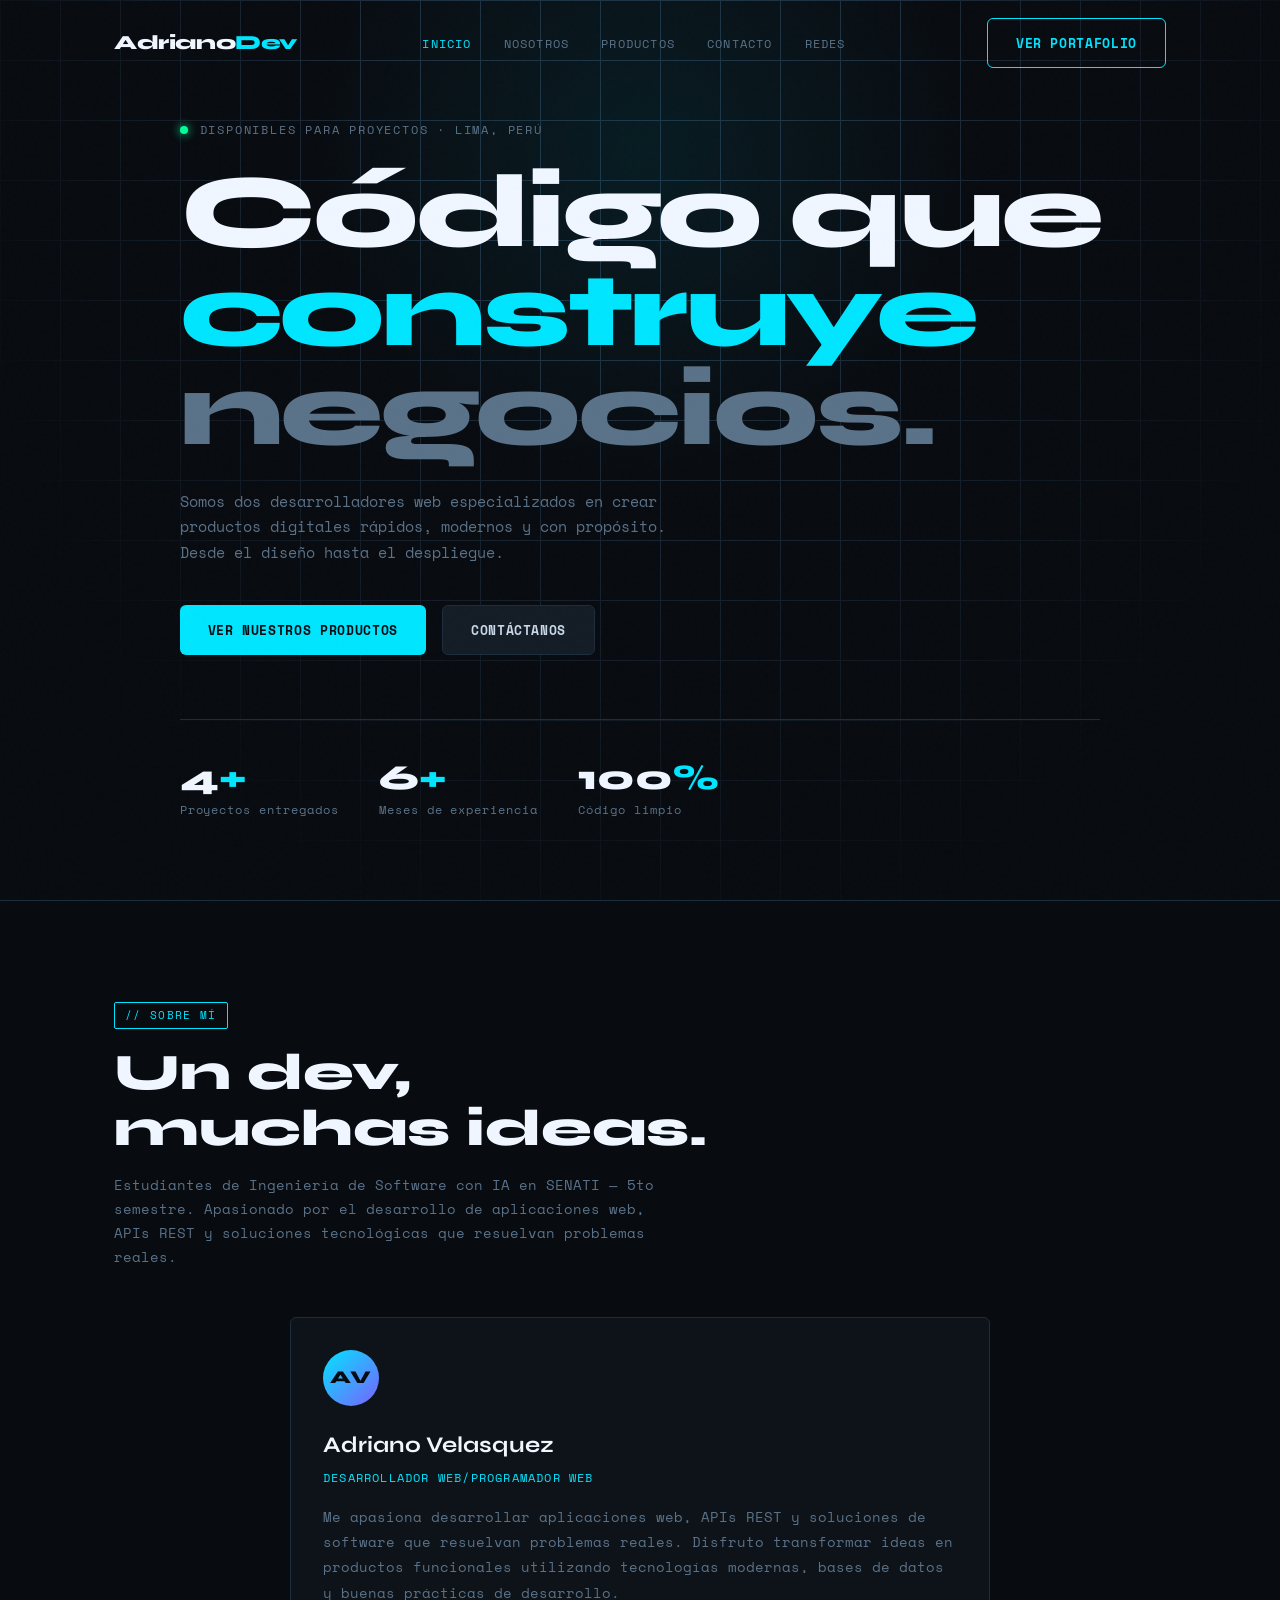
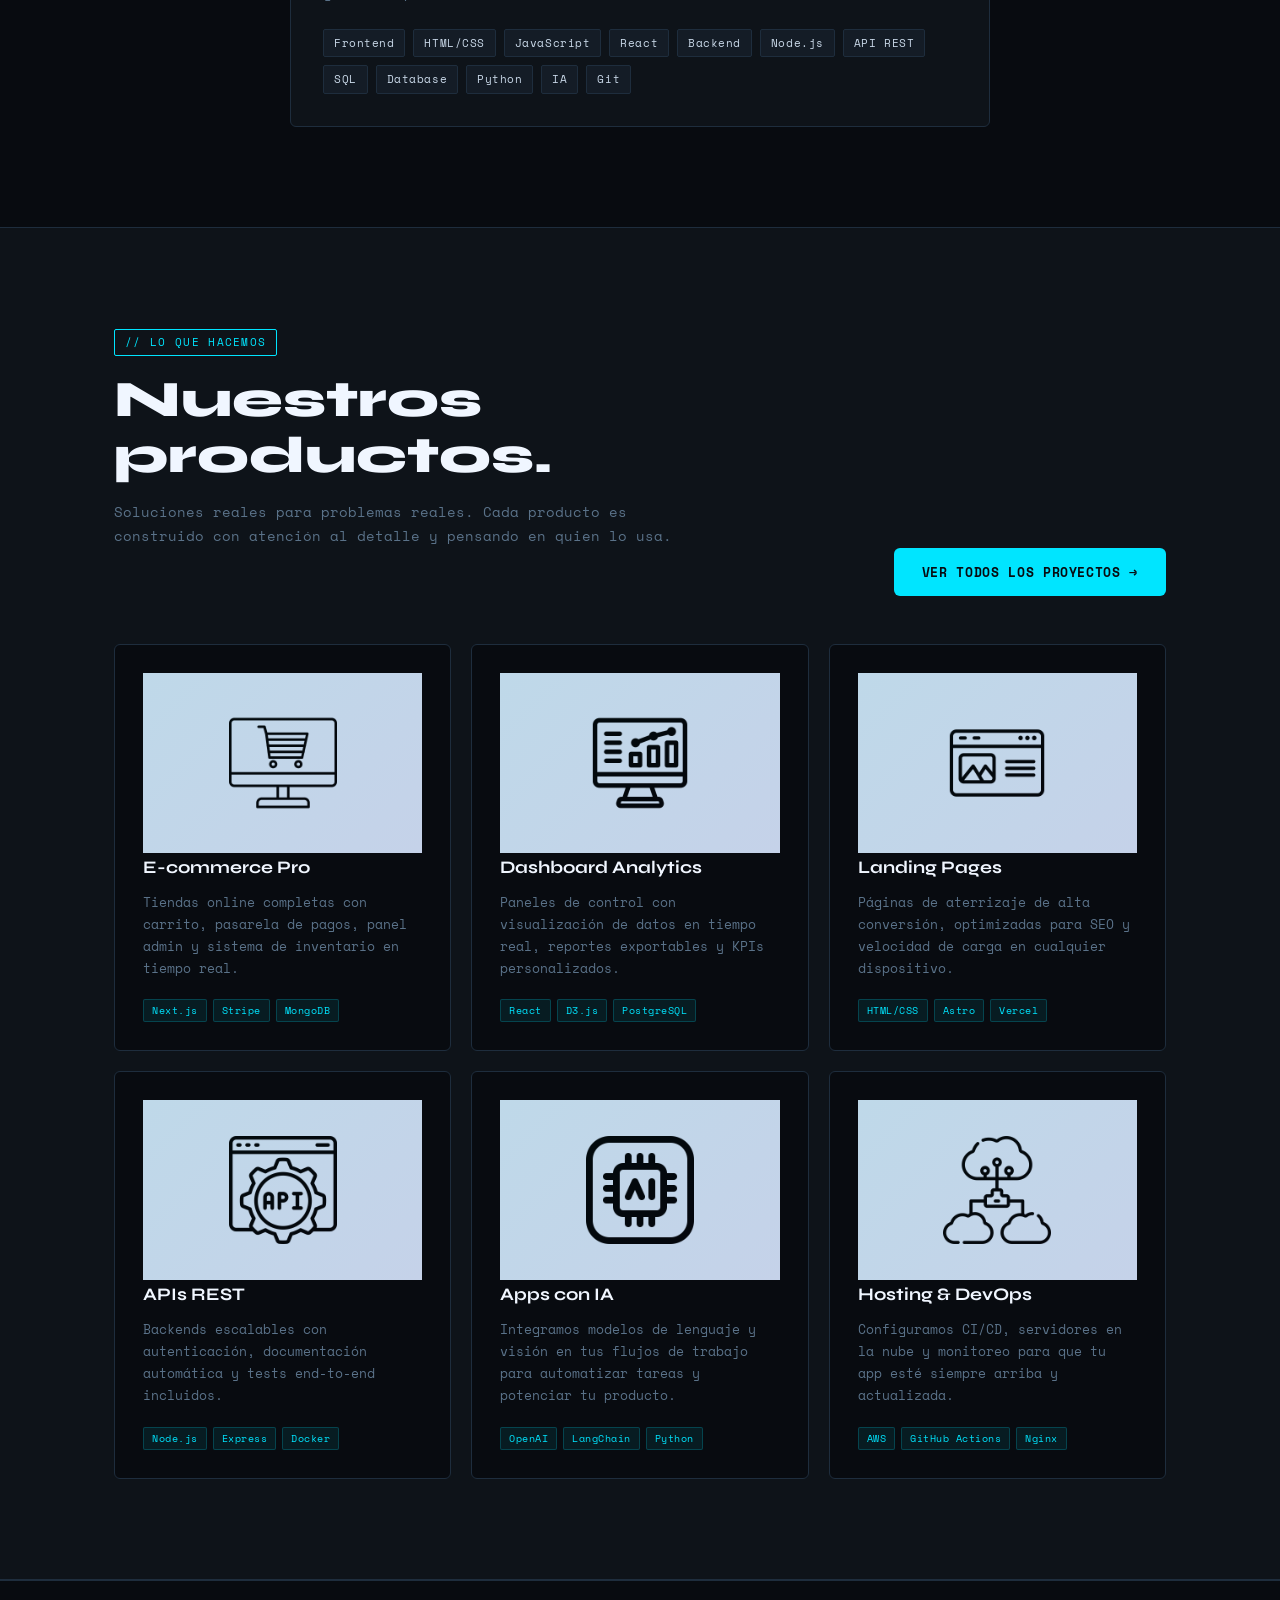
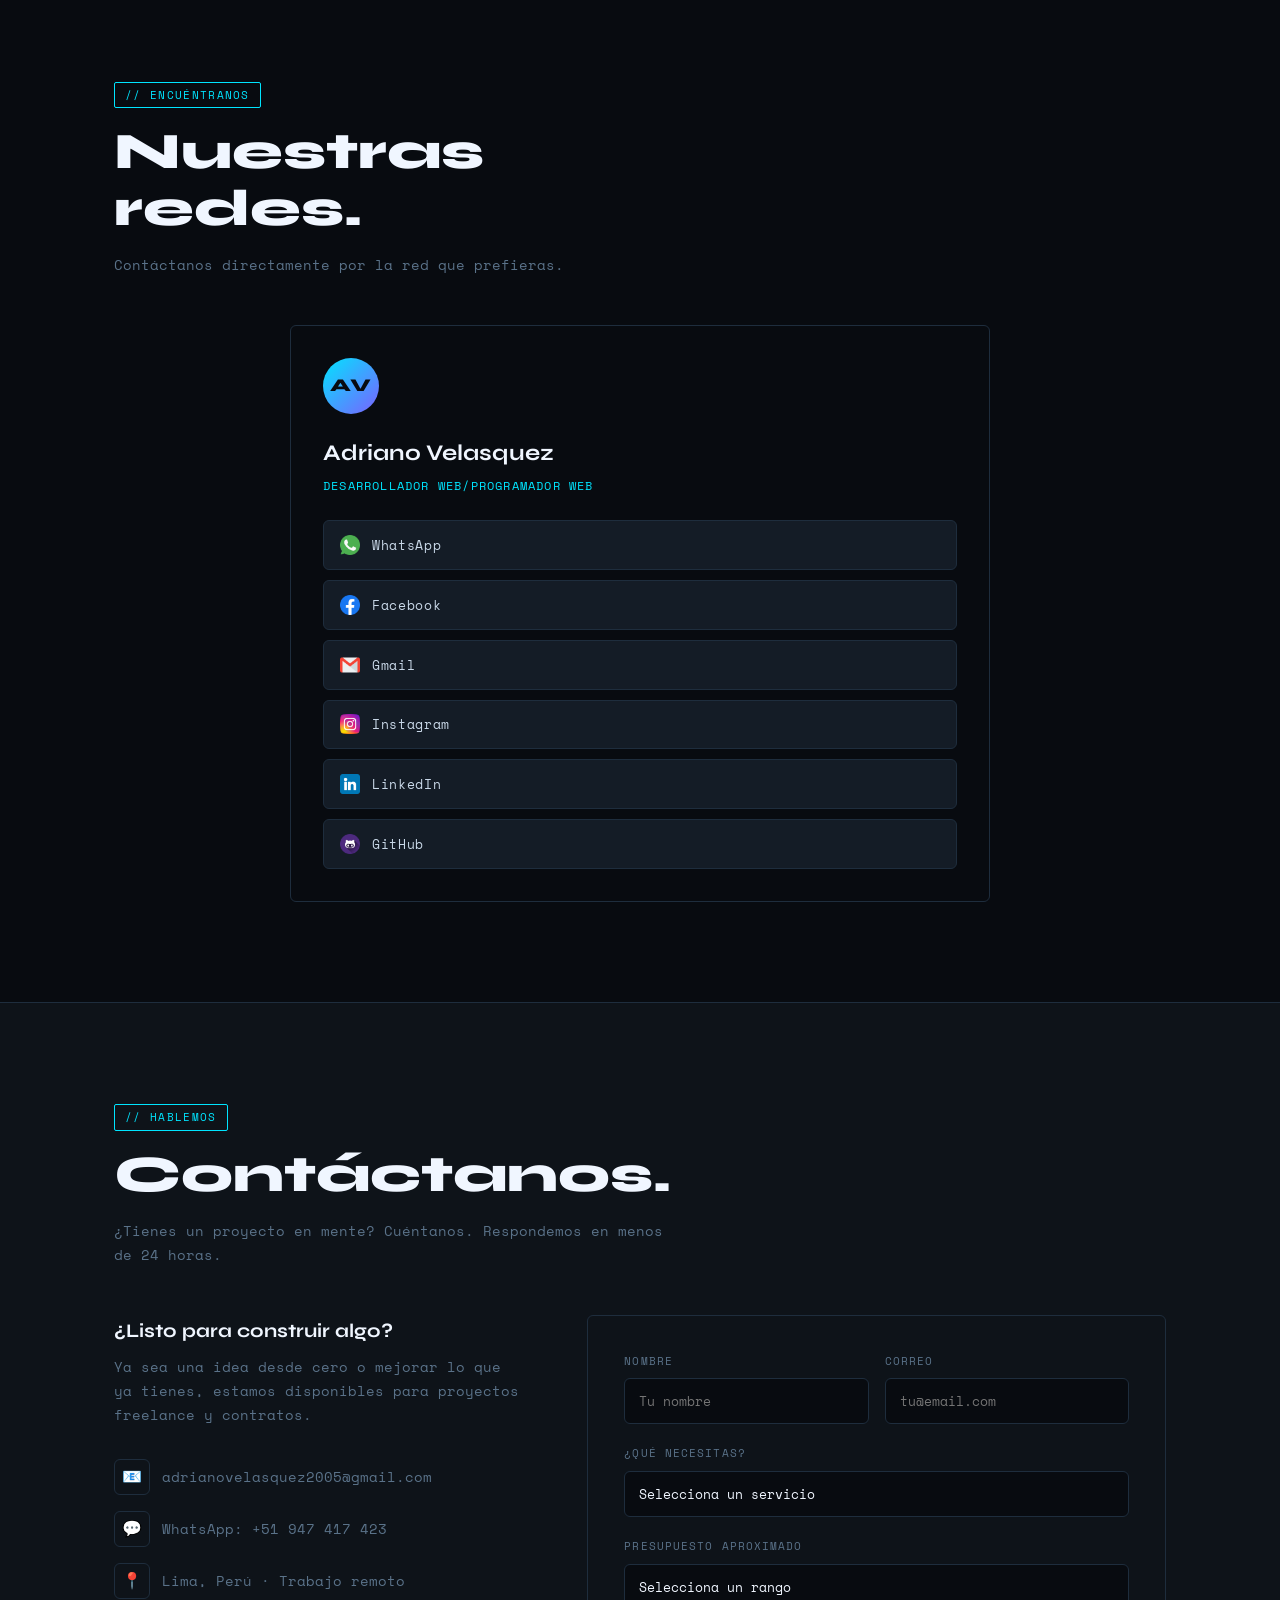
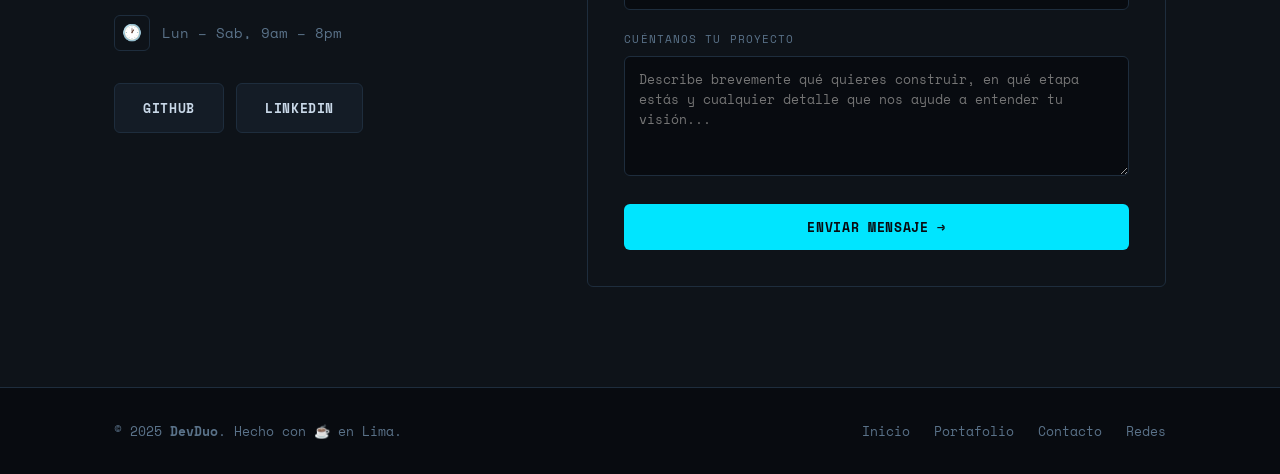
==== index.html @ 8f3eca38 "Cambio En Contenido Sobre Mí (Sección: Sobre Mi)" ====
<!DOCTYPE html>
<html lang="es">
<head>
  <meta charset="UTF-8" />
  <meta name="viewport" content="width=device-width, initial-scale=1.0" />
  <title>Adriano Velasquez — Software Developer</title>
  <meta name="description" content="Somos dos desarrolladores y programadores web apasionados por crear experiencias digitales únicas." />
  <link rel="stylesheet" href="style.css" />
</head>
<body>

  <!-- ══════════════════════════════════════════
       NAVBAR
  ═══════════════════════════════════════════ -->
  <nav class="navbar" role="navigation" aria-label="Navegación principal">
    <div class="container nav-inner">

      <a href="index.html" class="nav-logo">Adriano<span>Dev</span></a>

      <ul class="nav-links" role="list">
        <li><a href="#inicio"    class="active">Inicio</a></li>
        <li><a href="#nosotros">Nosotros</a></li>
        <li><a href="#productos">Productos</a></li>
        <li><a href="#contacto">Contacto</a></li>
        <li><a href="#redes">Redes</a></li>
        
      </ul>

      <a href="portafolio.html" class="btn btn-outline nav-cta">Ver portafolio</a>

      <button class="hamburger" aria-label="Abrir menú" aria-expanded="false">
        <span></span>
        <span></span>
        <span></span>
      </button>

    </div>
  </nav>


  <!-- ══════════════════════════════════════════
       HERO — INICIO
  ═══════════════════════════════════════════ -->
  <section id="inicio" class="hero">
    <div class="hero-grid" aria-hidden="true"></div>
    <div class="hero-glow"  aria-hidden="true"></div>

    <div class="container hero-content">

      <div class="hero-eyebrow">
        <div class="hero-dot"></div>
        <span>Disponibles para proyectos · Lima, Perú</span>
      </div>

      <h1 class="hero-title">
        Código que<br>
        <span class="accent">construye</span><br>
        <span class="dim">negocios.</span>
      </h1>

      <p class="hero-desc">
        Somos dos desarrolladores web especializados en crear productos digitales
        rápidos, modernos y con propósito. Desde el diseño hasta el despliegue.
      </p>

      <div class="hero-actions">
        <a href="#productos" class="btn btn-primary">Ver nuestros productos</a>
        <a href="#contacto"  class="btn btn-ghost">Contáctanos</a>
      </div>

      <div class="hero-stats">
        <div class="stat">
          <div class="stat-num">4<span>+</span></div>
          <div class="stat-label">Proyectos entregados</div>
        </div>
        <div class="stat">
          <div class="stat-num">6<span>+</span></div>
          <div class="stat-label">Meses de experiencia</div>
        </div>
        <div class="stat">
          <div class="stat-num">100<span>%</span></div>
          <div class="stat-label">Código limpio</div>
        </div>
      </div>

    </div>
  </section>


<!-- ══════════════════════════════════════════
     NOSOTROS
═══════════════════════════════════════════ -->
<section id="nosotros" class="about">
  <div class="container">

    <div class="reveal">
      <span class="tag">// Sobre mí</span>
      <h2 class="section-title">Un dev,<br>muchas ideas.</h2>
      <p class="section-sub">
        Estudiantes de Ingeniería de Software con IA en SENATI — 5to semestre.
        Apasionado por el desarrollo de aplicaciones web, APIs REST y soluciones
        tecnológicas que resuelvan problemas reales.
      </p>
    </div>

    <div class="about-grid reveal">

      <!-- Dev 1 — Adriano -->
      <div class="about-card">
        <div class="card-avatar">AV</div>
        <div class="card-name">Adriano Velasquez</div>
        <div class="card-role">Desarrollador Web/Programador Web</div>
        <p class="card-bio">
          Me apasiona desarrollar aplicaciones web, APIs REST y soluciones de software
          que resuelvan problemas reales. Disfruto transformar ideas en productos
          funcionales utilizando tecnologías modernas, bases de datos y buenas prácticas
          de desarrollo.
        </p>
        <div class="skills-list">
            <span class="skill-chip">Frontend</span>
            <span class="skill-chip">HTML/CSS</span>
            <span class="skill-chip">JavaScript</span>
            <span class="skill-chip">React</span>

            <span class="skill-chip">Backend</span>
            <span class="skill-chip">Node.js</span>
            <span class="skill-chip">API REST</span>

            <span class="skill-chip">SQL</span>
            <span class="skill-chip">Database</span>

            <span class="skill-chip">Python</span>
            <span class="skill-chip">IA</span>
            <span class="skill-chip">Git</span>
        </div>
      </div>

      </div>
  </div>
</section>


  <!-- ══════════════════════════════════════════
       PRODUCTOS / SERVICIOS
  ═══════════════════════════════════════════ -->
  <section id="productos" class="products">
    <div class="container">

      <div class="products-header reveal">
        <div>
          <span class="tag">// Lo que hacemos</span>
          <h2 class="section-title">Nuestros<br>productos.</h2>
          <p class="section-sub">
            Soluciones reales para problemas reales. Cada producto es construido
            con atención al detalle y pensando en quien lo usa.
          </p>
        </div>
        <a href="portafolio.html" class="btn btn-primary">
          Ver todos los proyectos →
        </a>
      </div>

      <div class="products-grid">

        <div class="product-card reveal">
          <div class="portfolio-thumb">
            <img src="Imagenes/Iconos/E-commerce.png" alt="E-Commerce">
          </div>
          <div class="product-name">E-commerce Pro</div>
          <p class="product-desc">
            Tiendas online completas con carrito, pasarela de pagos, panel admin
            y sistema de inventario en tiempo real.
          </p>
          <div class="product-tech">
            <span class="tech-badge">Next.js</span>
            <span class="tech-badge">Stripe</span>
            <span class="tech-badge">MongoDB</span>
          </div>
        </div>

        <div class="product-card reveal">
          <div class="portfolio-thumb">
            <img src="Imagenes/Iconos/Analytics.png" alt=">Dashboard Analytics">
          </div>
          <div class="product-name">Dashboard Analytics</div>
          <p class="product-desc">
            Paneles de control con visualización de datos en tiempo real, reportes
            exportables y KPIs personalizados.
          </p>
          <div class="product-tech">
            <span class="tech-badge">React</span>
            <span class="tech-badge">D3.js</span>
            <span class="tech-badge">PostgreSQL</span>
          </div>
        </div>

        <div class="product-card reveal">
          <div class="portfolio-thumb">
            <img src="Imagenes/Iconos/Landing.png" alt="Landing Pages">
          </div>
          <div class="product-name">Landing Pages</div>
          <p class="product-desc">
            Páginas de aterrizaje de alta conversión, optimizadas para SEO y
            velocidad de carga en cualquier dispositivo.
          </p>
          <div class="product-tech">
            <span class="tech-badge">HTML/CSS</span>
            <span class="tech-badge">Astro</span>
            <span class="tech-badge">Vercel</span>
          </div>
        </div>

        <div class="product-card reveal">
            <div class="portfolio-thumb">
            <img src="Imagenes/Iconos/Api.png" alt="APIs REST">
          </div>
          <div class="product-name">APIs REST</div>
          <p class="product-desc">
            Backends escalables con autenticación, documentación automática y
            tests end-to-end incluidos.
          </p>
          <div class="product-tech">
            <span class="tech-badge">Node.js</span>
            <span class="tech-badge">Express</span>
            <span class="tech-badge">Docker</span>
          </div>
        </div>

        <div class="product-card reveal">
            <div class="portfolio-thumb">
            <img src="Imagenes/Iconos/AppsConIA.png" alt="Apps con IA">
          </div>
          <div class="product-name">Apps con IA</div>
          <p class="product-desc">
            Integramos modelos de lenguaje y visión en tus flujos de trabajo para
            automatizar tareas y potenciar tu producto.
          </p>
          <div class="product-tech">
            <span class="tech-badge">OpenAI</span>
            <span class="tech-badge">LangChain</span>
            <span class="tech-badge">Python</span>
          </div>
        </div>

        <div class="product-card reveal">
            <div class="portfolio-thumb">
            <img src="Imagenes/Iconos/CompartirEnLaNube.png" alt="Hosting & DevOps">
          </div>
          <div class="product-name">Hosting & DevOps</div>
          <p class="product-desc">
            Configuramos CI/CD, servidores en la nube y monitoreo para que tu
            app esté siempre arriba y actualizada.
          </p>
          <div class="product-tech">
            <span class="tech-badge">AWS</span>
            <span class="tech-badge">GitHub Actions</span>
            <span class="tech-badge">Nginx</span>
          </div>
        </div>

      </div>
    </div>
  </section>

<!-- ══════════════════════════════════════════
     REDES SOCIALES
═══════════════════════════════════════════ -->
<section id="redes" class="redes">
  <div class="container">

    <div class="reveal">
      <span class="tag">// Encuéntranos</span>
      <h2 class="section-title">Nuestras<br>redes.</h2>
      <p class="section-sub">
        Contáctanos directamente por la red que prefieras.
      </p>
    </div>

    <div class="redes-grid reveal">

      <!-- Dev 1 — Adriano -->
      <div class="redes-card">
        <div class="card-avatar">AV</div>
        <div class="card-name">Adriano Velasquez</div>
        <div class="card-role">Desarrollador Web/Programador Web</div>

        <div class="redes-links">
          <a href="https://wa.me/+51947417423" target="_blank" class="red-item whatsapp">
            <span class="red-icon"><img src="Imagenes/Iconos/whatsapp.png" alt="WhatsApp"></span>
            <span class="red-label">WhatsApp</span>
            <span class="red-arrow">→</span>
          </a>
          <a href="https://facebook.com/adriano.velasquez.148" target="_blank" class="red-item facebook">
            <span class="red-icon"><img src="Imagenes/Iconos/facebook.png" alt="Facebook"></span>
            <span class="red-label">Facebook</span>
            <span class="red-arrow">→</span>
          </a>
          <a href="mailto:adrianovelasquez2005@gmail.com" class="red-item gmail">
            <span class="red-icon"><img src="Imagenes/Iconos/gmail.png" alt="Gmail"></span>
            <span class="red-label">Gmail</span>
            <span class="red-arrow">→</span>
          </a>
          <a href="https://instagram.com/alejovasquez99" target="_blank" class="red-item instagram">
            <span class="red-icon"><img src="Imagenes/Iconos/instagram.png" alt="Instagram"></span>
            <span class="red-label">Instagram</span>
            <span class="red-arrow">→</span>
          </a>
          <a href="https://linkedin.com/in/adriano-velasquez-a834a2419" target="_blank" class="red-item linkedin">
            <span class="red-icon"><img src="Imagenes/Iconos/linkedin.png" alt="LinkedIn"></span>
            <span class="red-label">LinkedIn</span>
            <span class="red-arrow">→</span>
          </a>
          <a href="https://github.com/TheTomato3D" target="_blank" class="red-item github">
            <span class="red-icon"><img src="Imagenes/Iconos/github.png" alt="GitHub"></span>
            <span class="red-label">GitHub</span>
            <span class="red-arrow">→</span>
          </a>
        </div>
      </div>

      </div>
  </div>
</section>


  <!-- ══════════════════════════════════════════
       CONTACTO + FORMULARIO
  ═══════════════════════════════════════════ -->
  <section id="contacto" class="contact">
    <div class="container">

      <div class="reveal">
        <span class="tag">// Hablemos</span>
        <h2 class="section-title">Contáctanos.</h2>
        <p class="section-sub">
          ¿Tienes un proyecto en mente? Cuéntanos. Respondemos en menos de 24 horas.
        </p>
      </div>

      <div class="contact-grid reveal">

        <!-- Info -->
        <div class="contact-info">
          <h3>¿Listo para construir algo?</h3>
          <p>
            Ya sea una idea desde cero o mejorar lo que ya tienes,
            estamos disponibles para proyectos freelance y contratos.
          </p>

          <div class="contact-item">
            <span class="icon">📧</span>
            <a href="mailto:adrianovelasquez2005@gmail.com">
              adrianovelasquez2005@gmail.com
            </a>
          </div>
          <div class="contact-item">
            <span class="icon">💬</span>
            <a href="https://wa.me/51947417423" target="_blank">
              WhatsApp: +51 947 417 423
            </a>
          </div>
          <div class="contact-item">
            <span class="icon">📍</span>
            <span>Lima, Perú · Trabajo remoto</span>
          </div>
          <div class="contact-item">
            <span class="icon">🕐</span>
            <span>Lun – Sab, 9am – 8pm</span>
          </div>

          <div style="margin-top: 32px; display: flex; gap: 12px;">
            <a href="https://github.com/TheTomato3D"
              target="_blank"
              class="btn btn-ghost">
              GitHub
            </a>
            <a href="https://linkedin.com/in/TU-USUARIO"
              target="_blank"
              class="btn btn-ghost">
              LinkedIn
            </a>
          </div>
        </div>

        <!-- Form -->
        <div class="form-card">
          <form id="contactForm" novalidate>

            <div class="form-row">
              <div class="form-group">
                <label for="nombre">Nombre</label>
                <input
                  type="text"
                  id="nombre"
                  name="nombre"
                  placeholder="Tu nombre"
                  required
                />
              </div>
              <div class="form-group">
                <label for="email">Correo</label>
                <input
                  type="email"
                  id="email"
                  name="email"
                  placeholder="tu@email.com"
                  required
                />
              </div>
            </div>

            <div class="form-group">
              <label for="servicio">¿Qué necesitas?</label>
              <select id="servicio" name="servicio">
                <option value="">Selecciona un servicio</option>
                <option value="ecommerce">E-commerce</option>
                <option value="dashboard">Dashboard / App Web</option>
                <option value="landing">Landing Page</option>
                <option value="api">API / Backend</option>
                <option value="ia">Integración con IA</option>
                <option value="otro">Otro</option>
              </select>
            </div>

            <div class="form-group">
              <label for="presupuesto">Presupuesto aproximado</label>
              <select id="presupuesto" name="presupuesto">
                <option value="">Selecciona un rango</option>
                <option value="500">S/ 500 – S/ 1,500</option>
                <option value="1500">S/ 1,500 – S/ 4,000</option>
                <option value="4000">S/ 4,000 – S/ 10,000</option>
                <option value="10000">S/ 10,000+</option>
              </select>
            </div>

            <div class="form-group">
              <label for="mensaje">Cuéntanos tu proyecto</label>
              <textarea
                id="mensaje"
                name="mensaje"
                placeholder="Describe brevemente qué quieres construir, en qué etapa estás y cualquier detalle que nos ayude a entender tu visión..."
                required
              ></textarea>
            </div>

            <button type="submit" class="btn btn-primary form-submit">
              Enviar mensaje →
            </button>

          </form>

          <div class="form-success" id="formSuccess">
            <div style="font-size: 36px; margin-bottom: 16px;">✅</div>
            <div style="font-family: var(--font-head); font-size: 1.3rem; color: var(--white); margin-bottom: 8px;">¡Mensaje recibido!</div>
            <div style="font-size: 13px; color: var(--text-dim);">Te respondemos en menos de 24 horas. ¡Gracias!</div>
          </div>
        </div>

      </div>
    </div>
  </section>


  <!-- ══════════════════════════════════════════
       FOOTER
  ═══════════════════════════════════════════ -->
  <footer class="footer">
    <div class="container footer-inner">
      <div class="footer-text">
        © 2025 <strong>DevDuo</strong>. Hecho con ☕ en Lima.
      </div>
      <div class="footer-links">
        <a href="index.html">Inicio</a>
        <a href="portafolio.html">Portafolio</a>
        <a href="#contacto">Contacto</a>
        <a href="#redes">Redes</a>
      </div>
    </div>
  </footer>

  <script src="java.js"></script>
</body>
</html>
---- style.css ----
/* ================================================
   STYLES.CSS — DevDuo Portfolio
   Design: Dark tech, monospace, sharp & clean
================================================ */

@import url('https://fonts.googleapis.com/css2?family=Space+Mono:ital,wght@0,400;0,700;1,400&family=Syne:wght@400;600;700;800&display=swap');

/* ── Variables ──────────────────────────────── */
:root {
  --bg:        #080b10;
  --surface:   #0e1319;
  --surface2:  #141c26;
  --border:    #1e2d3d;
  --accent:    #00e5ff;
  --accent2:   #7b61ff;
  --text:      #c9d8e8;
  --text-dim:  #5a7289;
  --white:     #f0f6ff;
  --green:     #00ff99;
  --red:       #ff4d6d;

  --font-head: 'Syne', sans-serif;
  --font-mono: 'Space Mono', monospace;

  --radius:    6px;
  --transition: 0.3s cubic-bezier(0.4, 0, 0.2, 1);
}

/* ── Reset ──────────────────────────────────── */
*, *::before, *::after {
  box-sizing: border-box;
  margin: 0;
  padding: 0;
}

html {
  scroll-behavior: smooth;
}

body {
  background: var(--bg);
  color: var(--text);
  font-family: var(--font-mono);
  font-size: 15px;
  line-height: 1.7;
  overflow-x: hidden;
}

/* ── Noise overlay ──────────────────────────── */
body::before {
  content: '';
  position: fixed;
  inset: 0;
  background-image: url("data:image/svg+xml,%3Csvg viewBox='0 0 256 256' xmlns='http://www.w3.org/2000/svg'%3E%3Cfilter id='noise'%3E%3CfeTurbulence type='fractalNoise' baseFrequency='0.9' numOctaves='4' stitchTiles='stitch'/%3E%3C/filter%3E%3Crect width='100%25' height='100%25' filter='url(%23noise)' opacity='0.04'/%3E%3C/svg%3E");
  pointer-events: none;
  z-index: 9999;
  opacity: 0.4;
}

a {
  color: var(--accent);
  text-decoration: none;
  transition: color var(--transition);
}
a:hover { color: var(--white); }

img { max-width: 100%; display: block; }

/* ── Scrollbar ──────────────────────────────── */
::-webkit-scrollbar { width: 5px; }
::-webkit-scrollbar-track { background: var(--bg); }
::-webkit-scrollbar-thumb { background: var(--border); border-radius: 10px; }

/* ── Utility ────────────────────────────────── */
.container {
  max-width: 1100px;
  margin: 0 auto;
  padding: 0 24px;
}

.tag {
  display: inline-block;
  font-family: var(--font-mono);
  font-size: 11px;
  letter-spacing: 0.12em;
  text-transform: uppercase;
  color: var(--accent);
  border: 1px solid var(--accent);
  padding: 3px 10px;
  border-radius: 2px;
  margin-bottom: 16px;
}

.section-title {
  font-family: var(--font-head);
  font-size: clamp(2rem, 5vw, 3.2rem);
  font-weight: 800;
  color: var(--white);
  line-height: 1.1;
  margin-bottom: 16px;
}

.section-sub {
  color: var(--text-dim);
  max-width: 560px;
  margin-bottom: 48px;
  font-size: 14px;
}

/* ── Buttons ────────────────────────────────── */
.btn {
  display: inline-flex;
  align-items: center;
  gap: 8px;
  font-family: var(--font-mono);
  font-size: 13px;
  font-weight: 700;
  letter-spacing: 0.05em;
  padding: 13px 28px;
  border-radius: var(--radius);
  border: none;
  cursor: pointer;
  transition: all var(--transition);
  text-transform: uppercase;
}

.btn-primary {
  background: var(--accent);
  color: var(--bg);
}
.btn-primary:hover {
  background: var(--white);
  color: var(--bg);
  transform: translateY(-2px);
  box-shadow: 0 8px 32px rgba(0,229,255,0.25);
}

.btn-outline {
  background: transparent;
  color: var(--accent);
  border: 1px solid var(--accent);
}
.btn-outline:hover {
  background: var(--accent);
  color: var(--bg);
  transform: translateY(-2px);
}

.btn-ghost {
  background: var(--surface2);
  color: var(--text);
  border: 1px solid var(--border);
}
.btn-ghost:hover {
  border-color: var(--accent);
  color: var(--accent);
}

/* ── Navbar ─────────────────────────────────── */
.navbar {
  position: fixed;
  top: 0; left: 0; right: 0;
  z-index: 1000;
  padding: 18px 0;
  border-bottom: 1px solid transparent;
  transition: all var(--transition);
}

.navbar.scrolled {
  background: rgba(8, 11, 16, 0.95);
  backdrop-filter: blur(20px);
  border-bottom-color: var(--border);
}

.nav-inner {
  display: flex;
  align-items: center;
  justify-content: space-between;
}

.nav-logo {
  font-family: var(--font-head);
  font-size: 20px;
  font-weight: 800;
  color: var(--white);
  letter-spacing: -0.02em;
}

.nav-logo span { color: var(--accent); }

.nav-links {
  display: flex;
  align-items: center;
  gap: 32px;
  list-style: none;
}

.nav-links a {
  font-size: 12px;
  letter-spacing: 0.1em;
  text-transform: uppercase;
  color: var(--text-dim);
  transition: color var(--transition);
}
.nav-links a:hover,
.nav-links a.active { color: var(--accent); }

.nav-cta { margin-left: 16px; }

/* Hamburger */
.hamburger {
  display: none;
  flex-direction: column;
  gap: 5px;
  cursor: pointer;
  background: none;
  border: none;
  padding: 4px;
}
.hamburger span {
  display: block;
  width: 22px;
  height: 2px;
  background: var(--text);
  transition: all var(--transition);
}

/* ── Hero ───────────────────────────────────── */
.hero {
  min-height: 100vh;
  display: flex;
  align-items: center;
  position: relative;
  padding: 120px 0 80px;
  overflow: hidden;
}

.hero-grid {
  position: absolute;
  inset: 0;
  background-image:
    linear-gradient(var(--border) 1px, transparent 1px),
    linear-gradient(90deg, var(--border) 1px, transparent 1px);
  background-size: 60px 60px;
  opacity: 1;
  mask-image: radial-gradient(ellipse at 50% 0%, black 30%, transparent 80%);
}

.hero-glow {
  position: absolute;
  top: -200px;
  left: 50%;
  transform: translateX(-50%);
  width: 700px;
  height: 700px;
  background: radial-gradient(circle, rgba(0,229,255,0.08) 0%, transparent 70%);
  pointer-events: none;
}

.hero-content {
  position: relative;
  z-index: 1;
}

.hero-eyebrow {
  display: flex;
  align-items: center;
  gap: 12px;
  margin-bottom: 24px;
  opacity: 1;
  animation: fadeUp 0.8s 0.2s forwards;
}

.hero-dot {
  width: 8px;
  height: 8px;
  border-radius: 50%;
  background: var(--green);
  box-shadow: 0 0 10px var(--green);
  animation: pulse 2s infinite;
}

@keyframes pulse {
  0%, 100% { opacity: 1; }
  50% { opacity: 0.4; }
}

.hero-eyebrow span {
  font-size: 12px;
  letter-spacing: 0.15em;
  text-transform: uppercase;
  color: var(--text-dim);
}

.hero-title {
  font-family: var(--font-head);
  font-size: clamp(3rem, 9vw, 6.5rem);
  font-weight: 800;
  color: var(--white);
  line-height: 0.95;
  letter-spacing: -0.03em;
  margin-bottom: 28px;
  opacity: 1;
  animation: fadeUp 0.8s 0.4s forwards;
}

.hero-title .accent { color: var(--accent); }
.hero-title .dim    { color: var(--text-dim); }

.hero-desc {
  font-size: 15px;
  color: var(--text-dim);
  max-width: 520px;
  margin-bottom: 40px;
  opacity: 1;
  animation: fadeUp 0.8s 0.6s forwards;
}

.hero-actions {
  display: flex;
  gap: 16px;
  flex-wrap: wrap;
  opacity: 1;
  animation: fadeUp 0.8s 0.8s forwards;
}

.hero-stats {
  display: flex;
  gap: 40px;
  margin-top: 64px;
  padding-top: 40px;
  border-top: 1px solid var(--border);
  flex-wrap: wrap;
  opacity: 1;
  animation: fadeUp 0.8s 1s forwards;
}

.stat-num {
  font-family: var(--font-head);
  font-size: 2.2rem;
  font-weight: 800;
  color: var(--white);
  line-height: 1;
}
.stat-num span { color: var(--accent); }
.stat-label {
  font-size: 12px;
  color: var(--text-dim);
  letter-spacing: 0.08em;
  margin-top: 4px;
}

/* ── About ──────────────────────────────────── */
.about {
  padding: 100px 0;
  border-top: 1px solid var(--border);
}

.about-grid {
  display: grid;
  grid-template-columns: 1fr 1fr;
  gap: 60px;
  align-items: start;
}

.about-card {
  background: var(--surface);
  border: 1px solid var(--border);
  border-radius: var(--radius);
  padding: 32px;
  position: relative;
  overflow: hidden;
  transition: border-color var(--transition);
}

.about-card::before {
  content: '';
  position: absolute;
  top: 0; left: 0; right: 0;
  height: 2px;
  background: linear-gradient(90deg, var(--accent), var(--accent2));
  transform: scaleX(0);
  transform-origin: left;
  transition: transform var(--transition);
}

.about-card:hover::before { transform: scaleX(1); }
.about-card:hover { border-color: var(--accent); }

.card-avatar {
  width: 56px;
  height: 56px;
  border-radius: 50%;
  background: linear-gradient(135deg, var(--accent), var(--accent2));
  display: flex;
  align-items: center;
  justify-content: center;
  font-family: var(--font-head);
  font-size: 18px;
  font-weight: 800;
  color: var(--bg);
  margin-bottom: 20px;
  letter-spacing: 0.05em;
}

.card-name {
  font-family: var(--font-head);
  font-size: 1.4rem;
  font-weight: 700;
  color: var(--white);
  margin-bottom: 4px;
}

.card-role {
  font-size: 12px;
  color: var(--accent);
  letter-spacing: 0.1em;
  text-transform: uppercase;
  margin-bottom: 16px;
}

.card-bio {
  font-size: 14px;
  color: var(--text-dim);
  line-height: 1.8;
  margin-bottom: 24px;
}

.skills-list {
  display: flex;
  flex-wrap: wrap;
  gap: 8px;
}

.skill-chip {
  font-size: 11px;
  font-family: var(--font-mono);
  color: var(--text);
  background: var(--surface2);
  border: 1px solid var(--border);
  padding: 4px 10px;
  border-radius: 2px;
  letter-spacing: 0.05em;
}

/* ── Products ───────────────────────────────── */
.products {
  padding: 100px 0;
  background: var(--surface);
  border-top: 1px solid var(--border);
  border-bottom: 1px solid var(--border);
}

.products-header {
  display: flex;
  align-items: flex-end;
  justify-content: space-between;
  margin-bottom: 48px;
  flex-wrap: wrap;
  gap: 24px;
}

.products-grid {
  display: grid;
  grid-template-columns: repeat(3, 1fr);
  gap: 20px;
}

.product-card {
  background: var(--bg);
  border: 1px solid var(--border);
  border-radius: var(--radius);
  padding: 28px;
  transition: all var(--transition);
  cursor: default;
}

.product-card:hover {
  border-color: var(--accent);
  transform: translateY(-4px);
  box-shadow: 0 20px 60px rgba(0,229,255,0.06);
}

.product-icon {
  font-size: 28px;
  margin-bottom: 16px;
}

.product-name {
  font-family: var(--font-head);
  font-size: 1.1rem;
  font-weight: 700;
  color: var(--white);
  margin-bottom: 8px;
}

.product-desc {
  font-size: 13px;
  color: var(--text-dim);
  line-height: 1.7;
  margin-bottom: 20px;
}

.product-tech {
  display: flex;
  flex-wrap: wrap;
  gap: 6px;
}

.tech-badge {
  font-size: 10px;
  padding: 2px 8px;
  background: rgba(0,229,255,0.08);
  color: var(--accent);
  border: 1px solid rgba(0,229,255,0.2);
  border-radius: 2px;
  letter-spacing: 0.05em;
}

/* ── Redes Sociales ─────────────────────────── */
.redes {
  padding: 100px 0;
  background: var(--bg);
  border-top: 1px solid var(--border);
  border-bottom: 1px solid var(--border);
}

.redes-grid {
  display: grid;
  grid-template-columns: 1fr 1fr;
  gap: 32px;
}

.redes-card {
  background: var(--bg);
  border: 1px solid var(--border);
  border-radius: var(--radius);
  padding: 32px;
  transition: border-color var(--transition);
}

.redes-card:hover {
  border-color: var(--accent);
}

.redes-links {
  display: flex;
  flex-direction: column;
  gap: 10px;
  margin-top: 24px;
}

.red-item {
  display: flex;
  align-items: center;
  gap: 12px;
  padding: 12px 16px;
  border-radius: var(--radius);
  border: 1px solid var(--border);
  background: var(--surface2);
  color: var(--text);
  font-size: 13px;
  transition: all var(--transition);
  text-decoration: none;
}

.red-item:hover {
  border-color: var(--accent);
  color: var(--accent);
  transform: translateX(4px);
}

.red-icon { font-size: 16px; }

.red-icon img {
  width: 20px;
  height: 20px;
  object-fit: contain;
}

.red-label { flex: 1; letter-spacing: 0.05em; }

.red-arrow {
  font-size: 14px;
  opacity: 0;
  transition: opacity var(--transition);
}

.red-item:hover .red-arrow { opacity: 1; }

@media (max-width: 768px) {
  .redes-grid { grid-template-columns: 1fr; }
}

/* ── Contact ────────────────────────────────── */
.contact {
  padding: 100px 0;
  background: var(--surface);
}

.contact-grid {
  display: grid;
  grid-template-columns: 1fr 1.4fr;
  gap: 60px;
  align-items: start;
}

.contact-info h3 {
  font-family: var(--font-head);
  font-size: 1.2rem;
  font-weight: 700;
  color: var(--white);
  margin-bottom: 8px;
}

.contact-info p {
  font-size: 14px;
  color: var(--text-dim);
  margin-bottom: 32px;
}

.contact-item {
  display: flex;
  align-items: center;
  gap: 12px;
  margin-bottom: 16px;
  font-size: 14px;
  color: var(--text-dim);
}

.contact-item a {
  color: inherit;
  text-decoration: none;
  transition: 0.3s;
}

.contact-item a:hover {
  color: #38bdf8;
  text-decoration: underline;
}

.contact-item .icon {
  width: 36px;
  height: 36px;
  background: var(--surface);
  border: 1px solid var(--border);
  border-radius: var(--radius);
  display: flex;
  align-items: center;
  justify-content: center;
  font-size: 16px;
  flex-shrink: 0;
}

/* ── Form ───────────────────────────────────── */
.form-card {
  background: var(--surface);
  border: 1px solid var(--border);
  border-radius: var(--radius);
  padding: 36px;
}

.form-row {
  display: grid;
  grid-template-columns: 1fr 1fr;
  gap: 16px;
}

.form-group {
  margin-bottom: 20px;
}

.form-group label {
  display: block;
  font-size: 11px;
  letter-spacing: 0.1em;
  text-transform: uppercase;
  color: var(--text-dim);
  margin-bottom: 8px;
}

.form-group input,
.form-group textarea,
.form-group select {
  width: 100%;
  background: var(--bg);
  border: 1px solid var(--border);
  border-radius: var(--radius);
  padding: 12px 14px;
  color: var(--white);
  font-family: var(--font-mono);
  font-size: 13px;
  transition: border-color var(--transition), box-shadow var(--transition);
  outline: none;
  -webkit-appearance: none;
}

.form-group input:focus,
.form-group textarea:focus,
.form-group select:focus {
  border-color: var(--accent);
  box-shadow: 0 0 0 3px rgba(0,229,255,0.08);
}

.form-group textarea {
  resize: vertical;
  min-height: 120px;
}

.form-group select option {
  background: var(--surface);
}

.form-submit {
  width: 100%;
  justify-content: center;
}

.form-success {
  display: none;
  text-align: center;
  padding: 24px;
  color: var(--green);
  font-size: 14px;
}

/* ── Footer ─────────────────────────────────── */
.footer {
  border-top: 1px solid var(--border);
  padding: 32px 0;
}

.footer-inner {
  display: flex;
  align-items: center;
  justify-content: space-between;
  flex-wrap: wrap;
  gap: 16px;
}

.footer-text {
  font-size: 13px;
  color: var(--text-dim);
}

.footer-links {
  display: flex;
  gap: 24px;
}

.footer-links a {
  font-size: 13px;
  color: var(--text-dim);
  transition: color var(--transition);
}
.footer-links a:hover { color: var(--accent); }

/* ── Animations ─────────────────────────────── */
@keyframes fadeUp {
  from { opacity: 0; transform: translateY(20px); }
  to   { opacity: 1; transform: translateY(0); }
}

.reveal {
  opacity: 0;
  transform: translateY(28px);
  transition: opacity 0.7s ease, transform 0.7s ease;
}
.reveal.visible {
  opacity: 1;
  transform: none;
}

/* ── Portfolio page ──────────────────────────── */
.portfolio-hero {
  padding: 140px 0 60px;
  border-bottom: 1px solid var(--border);
}

.portfolio-grid {
  display: grid;
  grid-template-columns: repeat(auto-fill, minmax(320px, 1fr));
  gap: 24px;
  padding: 64px 0;
}

.portfolio-card {
  background: var(--surface);
  border: 1px solid var(--border);
  border-radius: var(--radius);
  overflow: hidden;
  transition: all var(--transition);
}

.portfolio-card:hover {
  border-color: var(--accent);
  transform: translateY(-4px);
  box-shadow: 0 20px 60px rgba(0,229,255,0.07);
}

.products-grid .portfolio-thumb {
  height: 180px;
  background: #c9d8e8;
  display: flex;
  align-items: center;
  justify-content: center;
  font-size: 40px;
  position: relative;
  overflow: hidden;
}

.portfolio-grid .portfolio-thumb {
  height: 180px;
  background: transparent;
  display: flex;
  align-items: center;
  justify-content: center;
  font-size: 40px;
  position: relative;
  overflow: hidden;
}

.portfolio-thumb::after {
  content: '';
  position: absolute;
  inset: 0;
  background: linear-gradient(135deg, rgba(0,229,255,0.05), rgba(123,97,255,0.05));
}

.portfolio-grid .portfolio-thumb img {
  object-fit: cover;
}

.products-grid .portfolio-thumb img {
  width: 60%;
  height: 60%;
  object-fit: contain;
}

.portfolio-body {
  padding: 24px;
}

.portfolio-category {
  font-size: 10px;
  letter-spacing: 0.15em;
  text-transform: uppercase;
  color: var(--accent);
  margin-bottom: 8px;
}

.portfolio-name {
  font-family: var(--font-head);
  font-size: 1.15rem;
  font-weight: 700;
  color: var(--white);
  margin-bottom: 8px;
}

.portfolio-desc {
  font-size: 13px;
  color: var(--text-dim);
  line-height: 1.6;
  margin-bottom: 20px;
}

.portfolio-links {
  display: flex;
  gap: 10px;
}

/* ── No Disponible page ──────────────────────────── */
 
.nodis-wrap {
  min-height: 100vh;
  display: flex;
  align-items: center;
  justify-content: center;
  position: relative;
  overflow: hidden;
  padding: 40px 24px;
}
 
.nodis-grid {
  position: absolute;
  inset: 0;
  background-image:
    linear-gradient(var(--border) 1px, transparent 1px),
    linear-gradient(90deg, var(--border) 1px, transparent 1px);
  background-size: 60px 60px;
  opacity: 0.3;
  mask-image: radial-gradient(ellipse at 50% 50%, black 20%, transparent 75%);
}
 
.nodis-content {
  position: relative;
  z-index: 1;
  text-align: center;
  max-width: 520px;
}
 
.nodis-code {
  font-family: var(--font-mono);
  font-size: 11px;
  letter-spacing: 0.15em;
  text-transform: uppercase;
  color: var(--accent);
  border: 1px solid var(--accent);
  padding: 4px 12px;
  border-radius: 2px;
  display: inline-block;
  margin-bottom: 28px;
  opacity: 0;
  animation: fadeUp 0.6s 0.1s forwards;
}
 
.nodis-icon {
  font-size: 64px;
  margin-bottom: 24px;
  display: block;
  opacity: 0;
  animation: fadeUp 0.6s 0.2s forwards;
}
 
.nodis-title {
  font-family: var(--font-head);
  font-size: clamp(2rem, 6vw, 3.5rem);
  font-weight: 800;
  color: var(--white);
  line-height: 1.1;
  letter-spacing: -0.03em;
  margin-bottom: 16px;
  opacity: 0;
  animation: fadeUp 0.6s 0.3s forwards;
}
 
.nodis-title span {
  color: var(--accent);
}
 
.nodis-desc {
  font-family: var(--font-mono);
  font-size: 14px;
  color: var(--text-dim);
  line-height: 1.8;
  margin-bottom: 40px;
  opacity: 0;
  animation: fadeUp 0.6s 0.4s forwards;
}
 
.nodis-desc strong {
  color: var(--text);
}
 
.nodis-actions {
  display: flex;
  gap: 14px;
  justify-content: center;
  flex-wrap: wrap;
  opacity: 0;
  animation: fadeUp 0.6s 0.5s forwards;
}
 
.nodis-divider {
  width: 40px;
  height: 1px;
  background: var(--border);
  margin: 40px auto;
  opacity: 0;
  animation: fadeUp 0.6s 0.6s forwards;
}
 
.nodis-tip {
  font-family: var(--font-mono);
  font-size: 12px;
  color: var(--text-dim);
  opacity: 0;
  animation: fadeUp 0.6s 0.7s forwards;
}
 
.nodis-tip span {
  color: var(--accent);
}

.filter-bar {
  display: flex;
  gap: 10px;
  flex-wrap: wrap;
  margin-top: 28px;
}

.filter-btn {
  font-family: var(--font-mono);
  font-size: 11px;
  letter-spacing: 0.08em;
  text-transform: uppercase;
  padding: 7px 16px;
  border-radius: 2px;
  border: 1px solid var(--border);
  background: transparent;
  color: var(--text-dim);
  cursor: pointer;
  transition: all var(--transition);
}

.filter-btn:hover,
.filter-btn.active {
  border-color: var(--accent);
  color: var(--accent);
}

/* ── Responsive ─────────────────────────────── */
@media (max-width: 768px) {
  .nav-links, .nav-cta { display: none; }
  .hamburger { display: flex; }

  .about-grid,
  .contact-grid { grid-template-columns: 1fr; }

  .products-grid { grid-template-columns: 1fr; }

  .form-row { grid-template-columns: 1fr; }

  .products-header { flex-direction: column; align-items: flex-start; }

  .hero-stats { gap: 24px; }
}

/* ===== Adriano Portfolio ===== */
.about-grid{
    grid-template-columns: 1fr;
    max-width: 700px;
    margin: 0 auto;
}

.redes-grid{
    grid-template-columns: 1fr;
    max-width: 700px;
    margin: 0 auto;
}
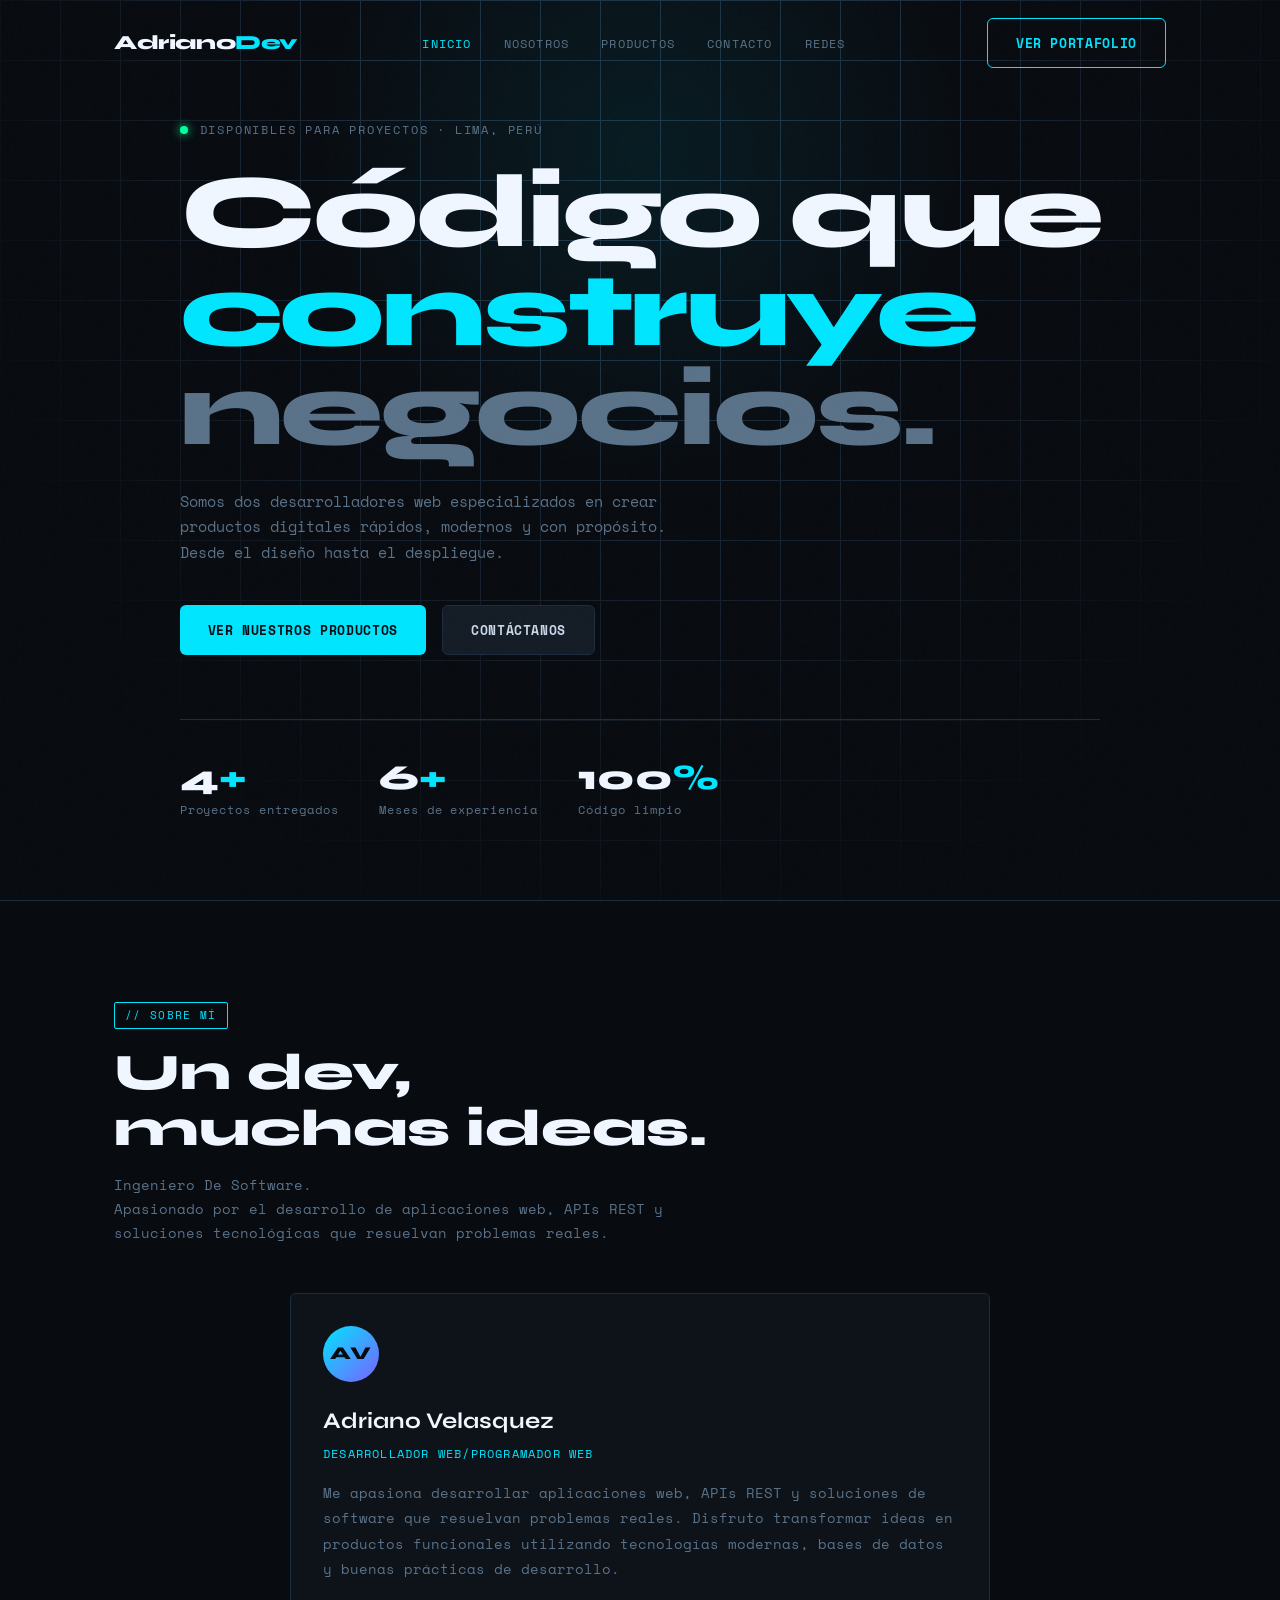
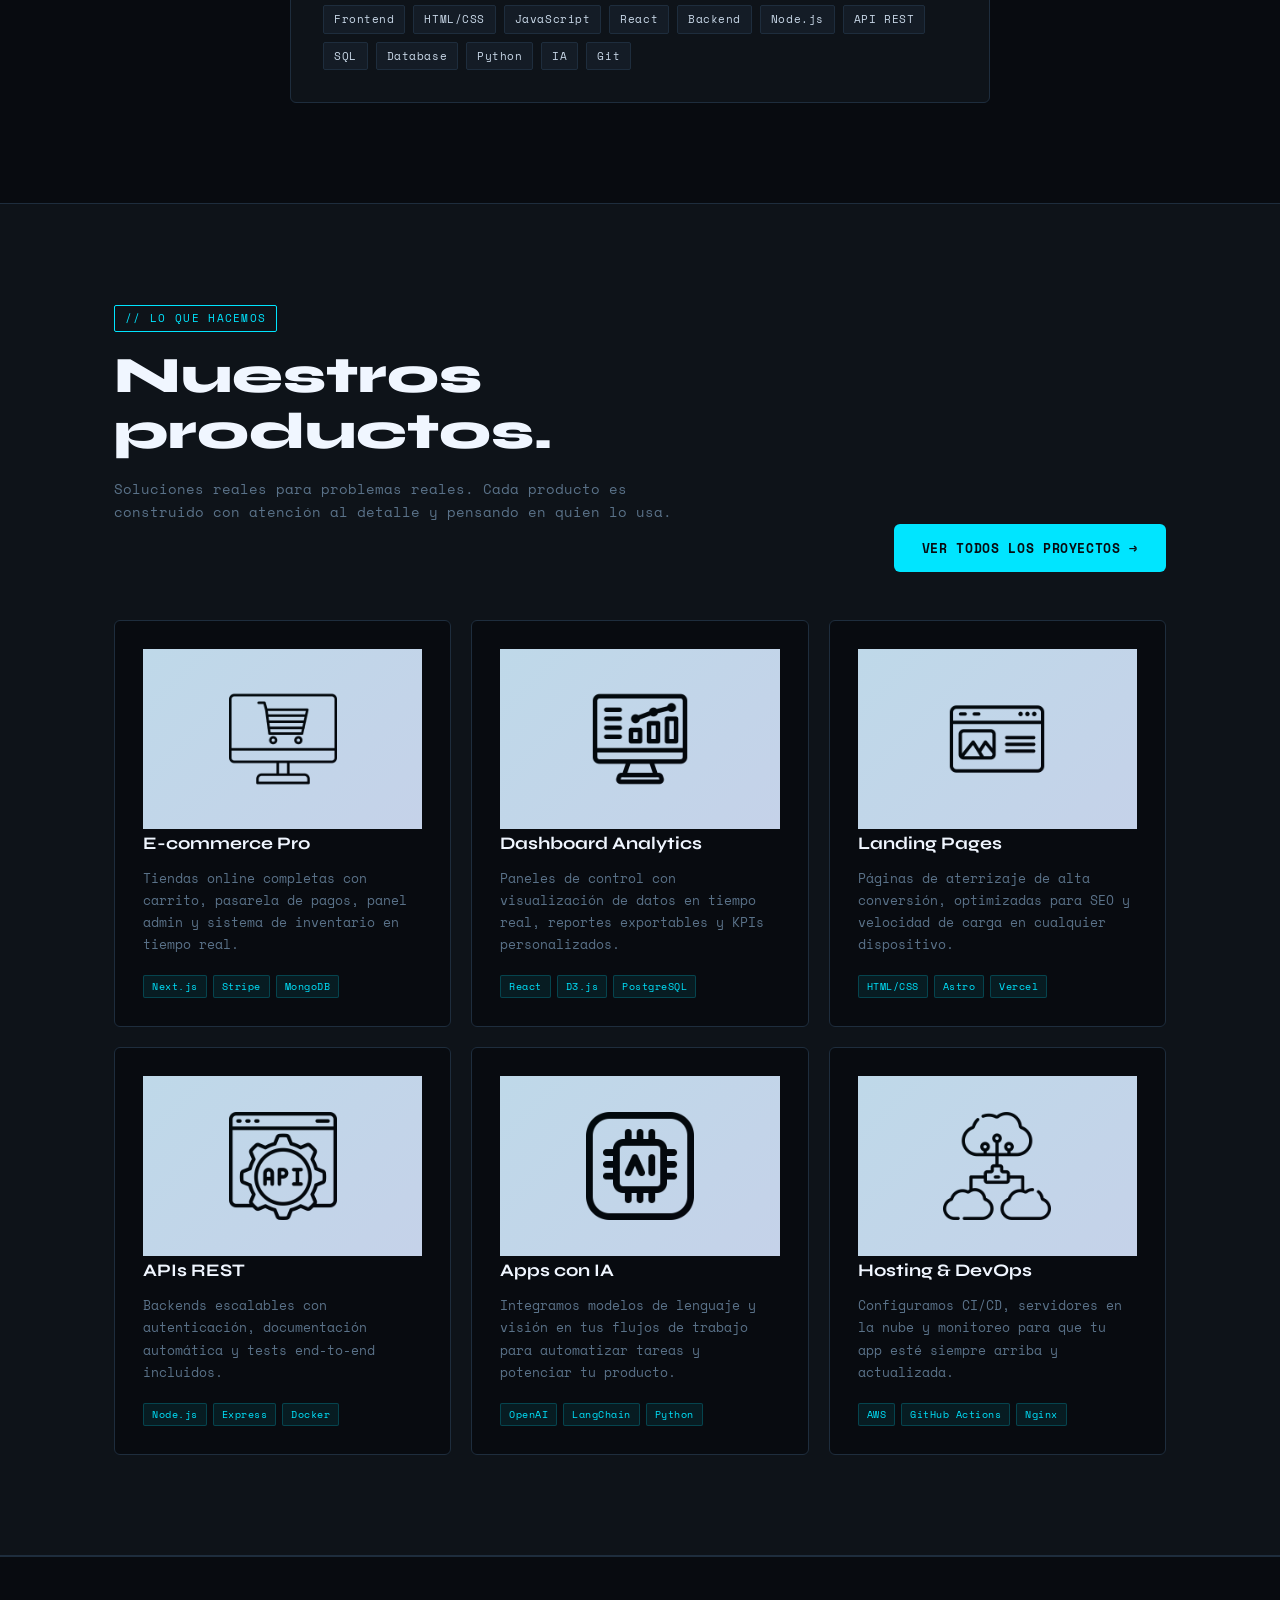
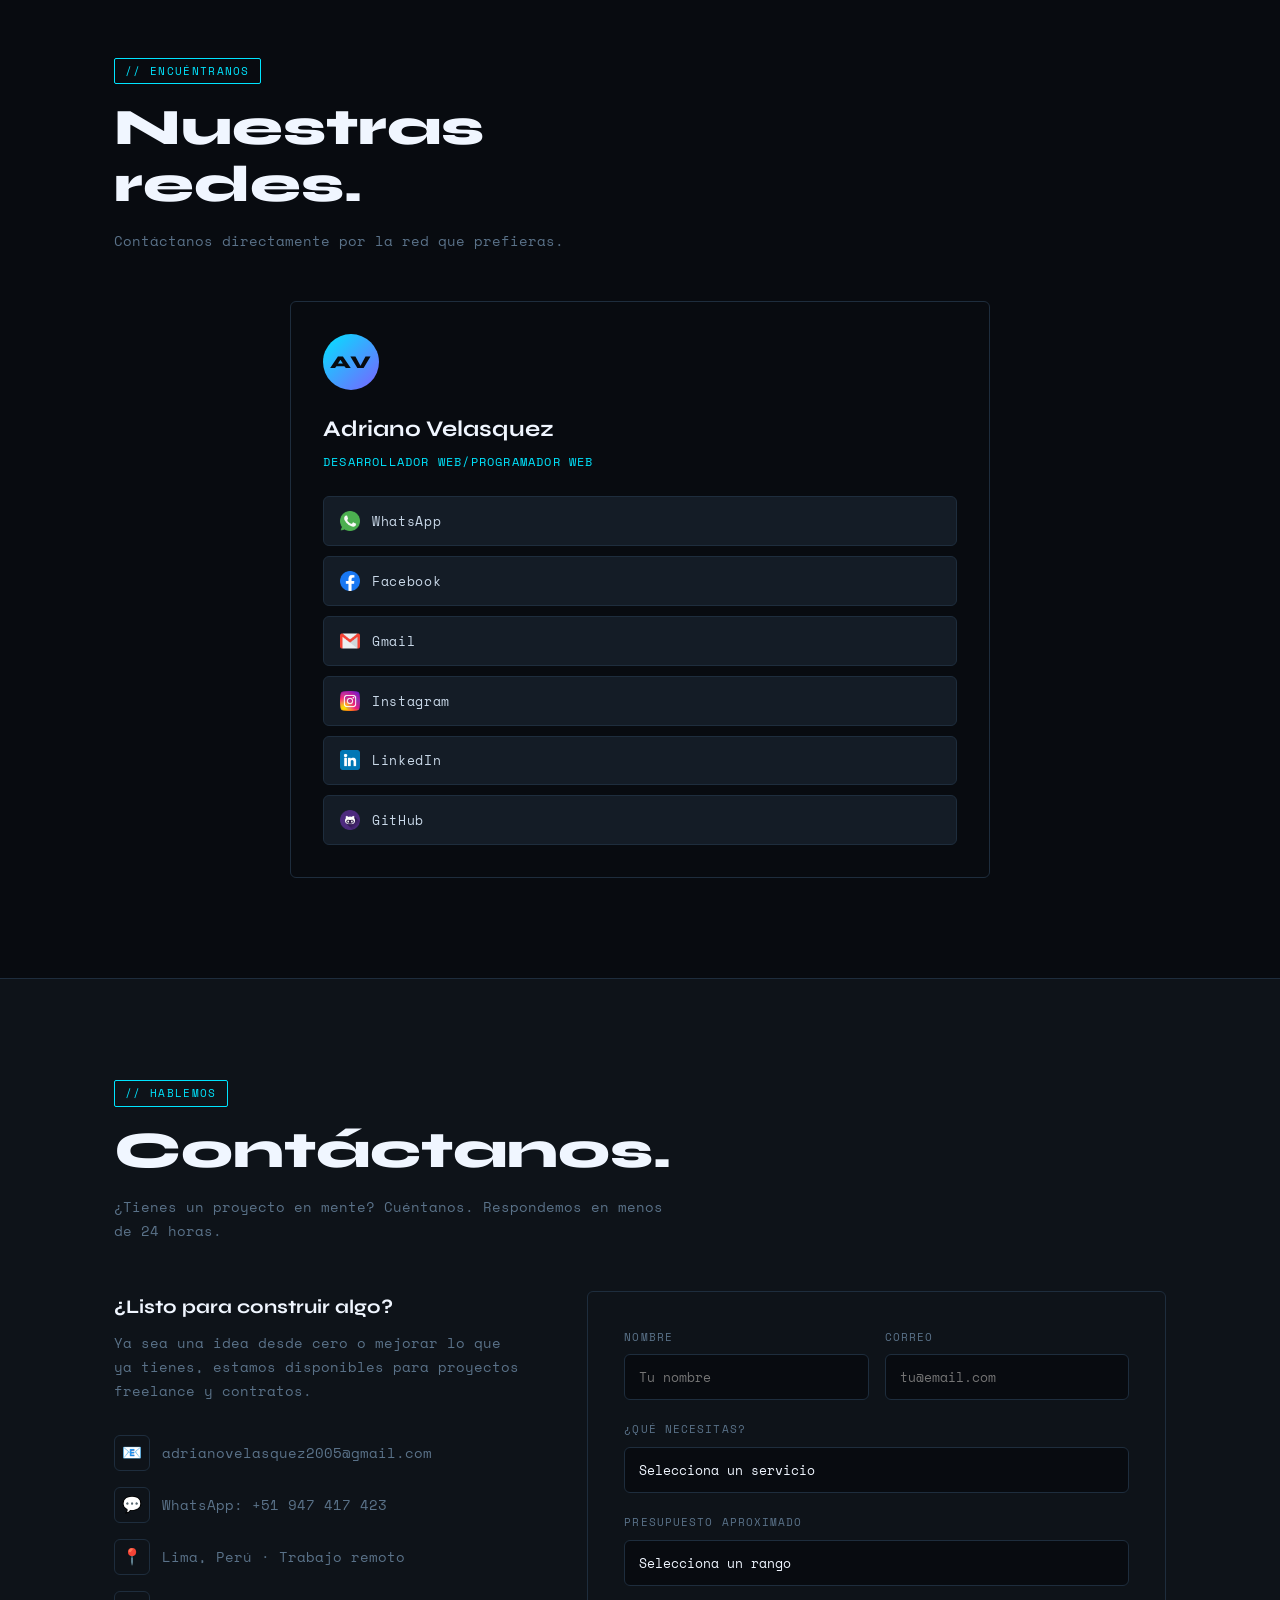
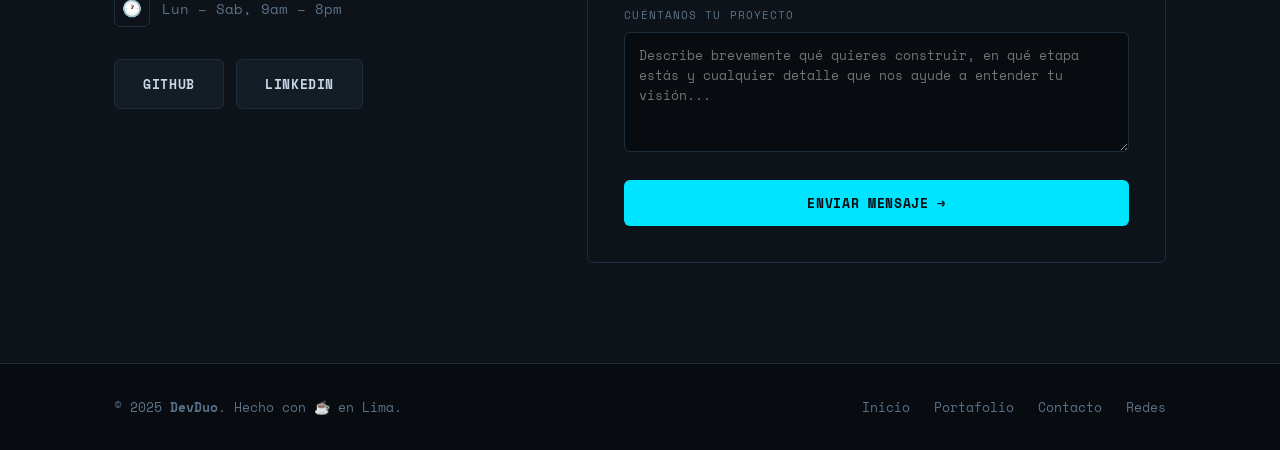
==== commit dc1e7993: "Cambio En Contenido Sobre Mí (Sección: Sobre Mi)" ====
--- a/index.html
+++ b/index.html
@@ -97,7 +97,7 @@
       <span class="tag">// Sobre mí</span>
       <h2 class="section-title">Un dev,<br>muchas ideas.</h2>
       <p class="section-sub">
-        Estudiantes de Ingeniería de Software con IA en SENATI — 5to semestre.
+        Ingeniero De Software.<br>
         Apasionado por el desarrollo de aplicaciones web, APIs REST y soluciones
         tecnológicas que resuelvan problemas reales.
       </p>
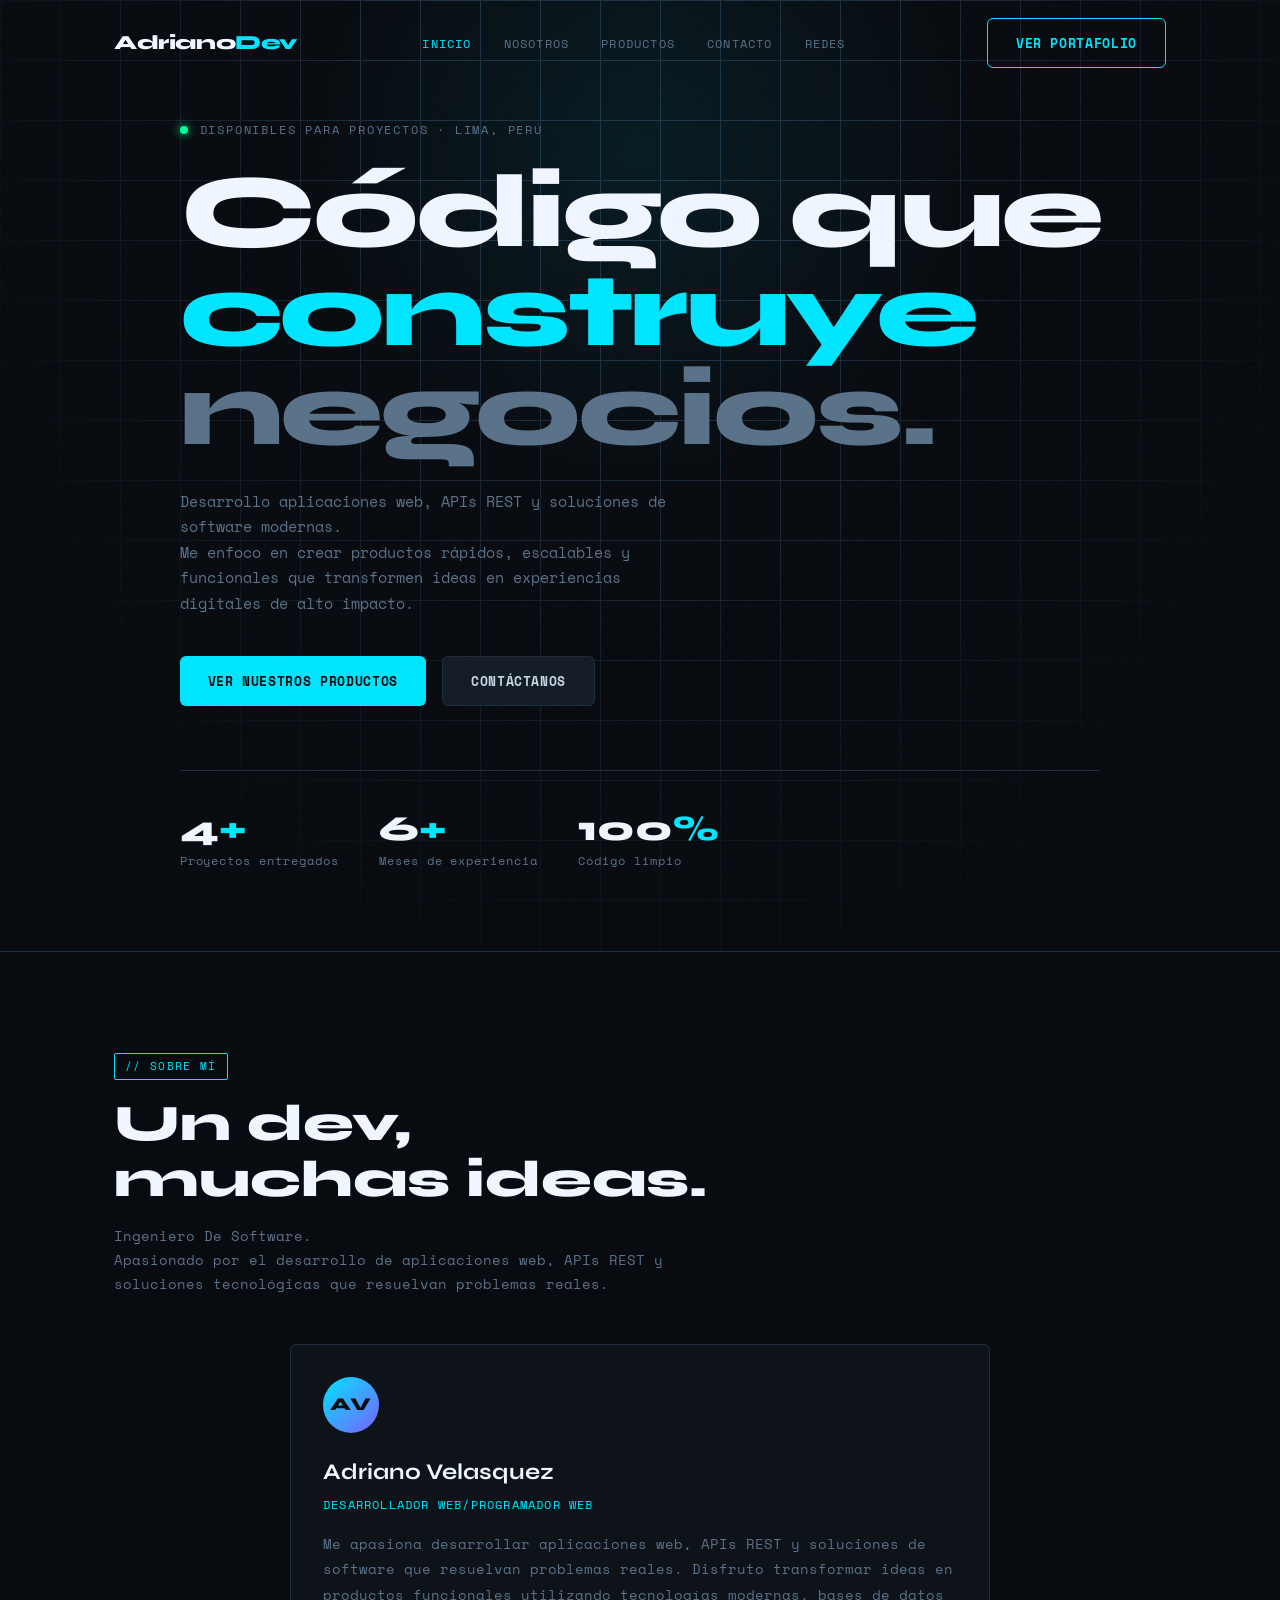
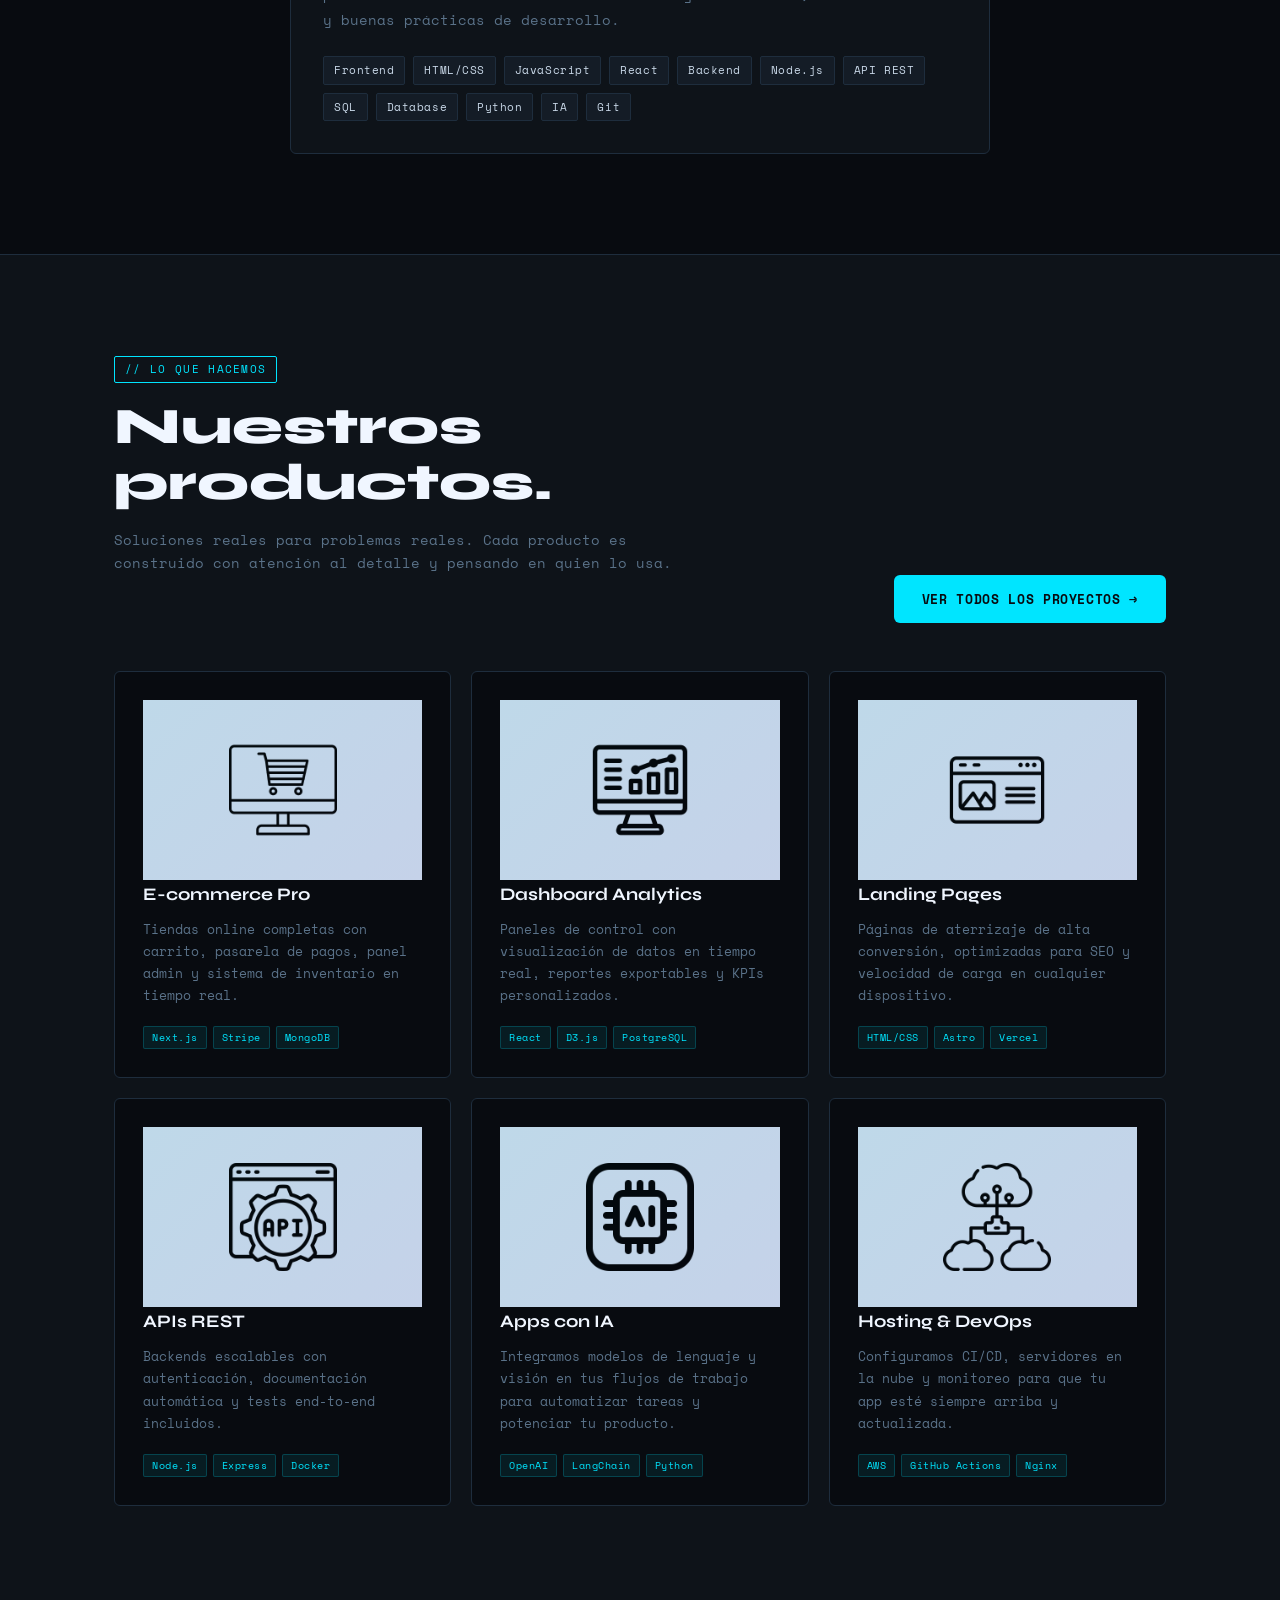
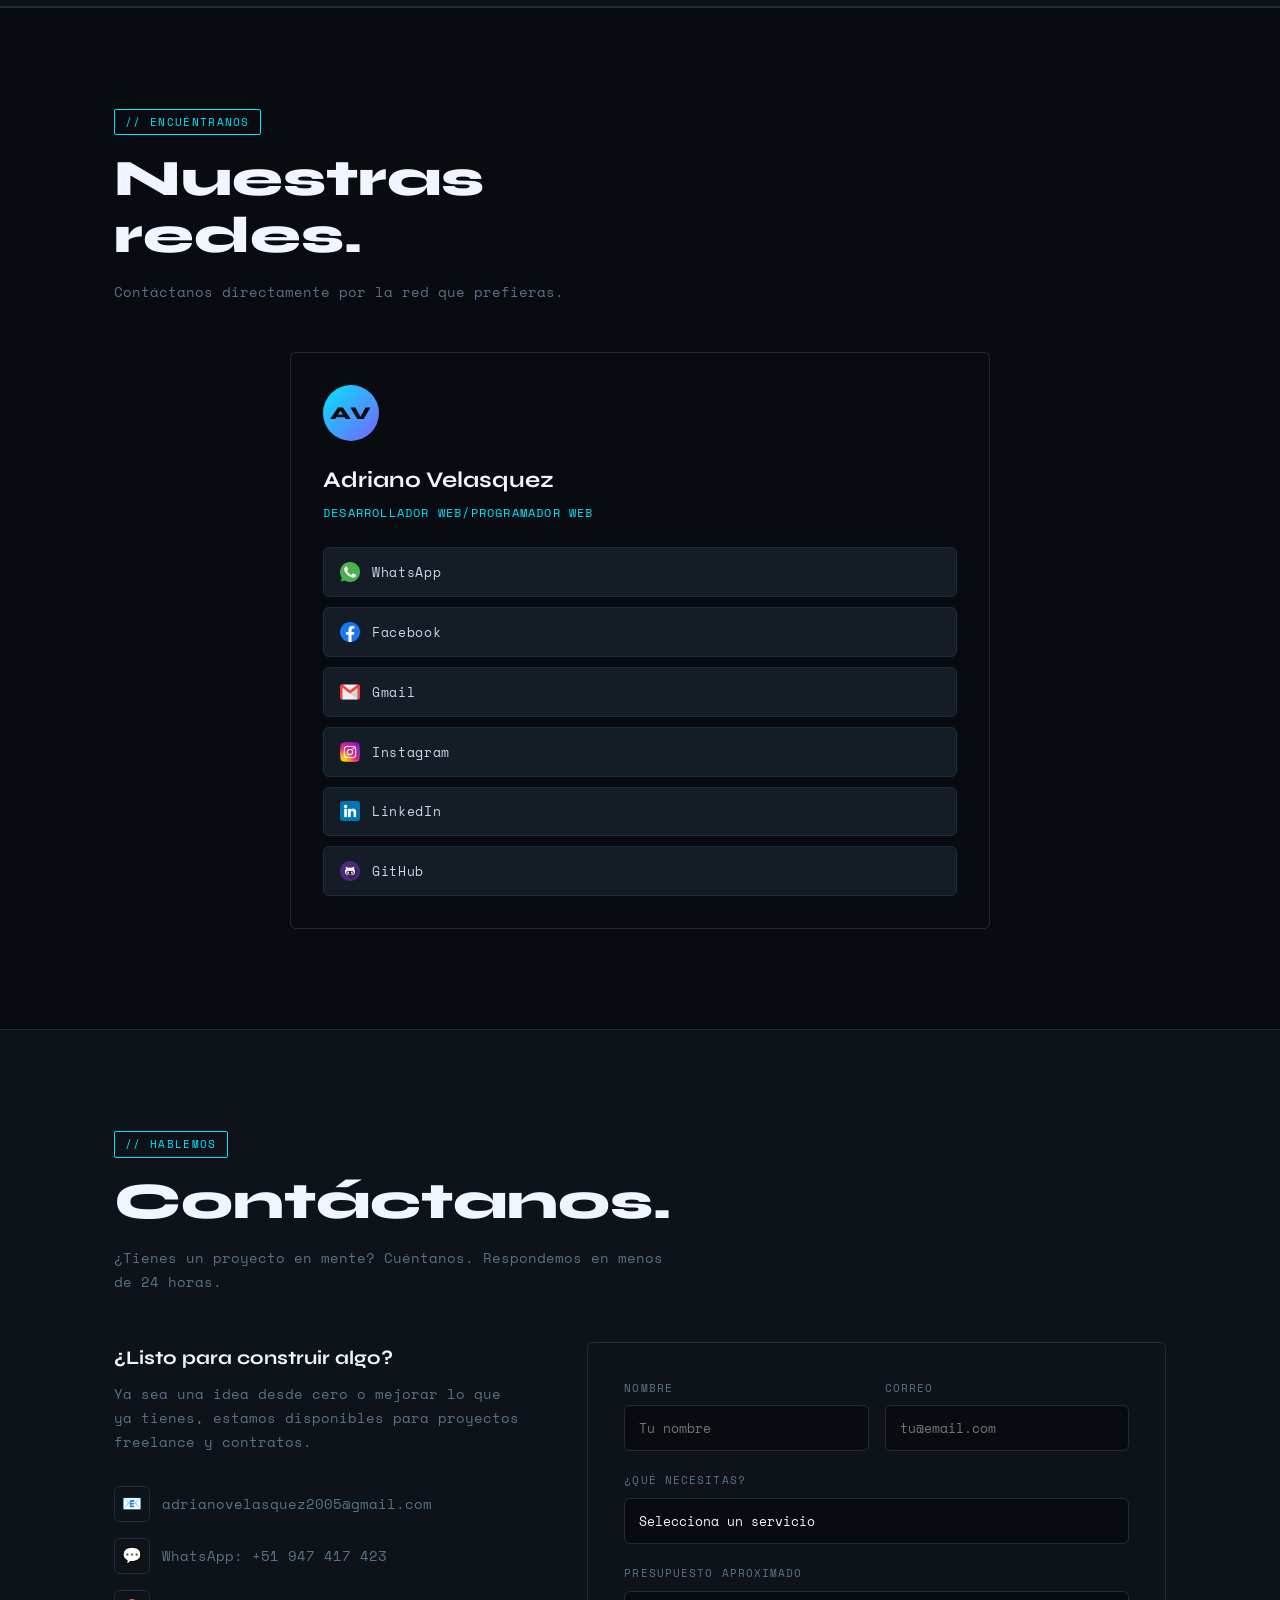
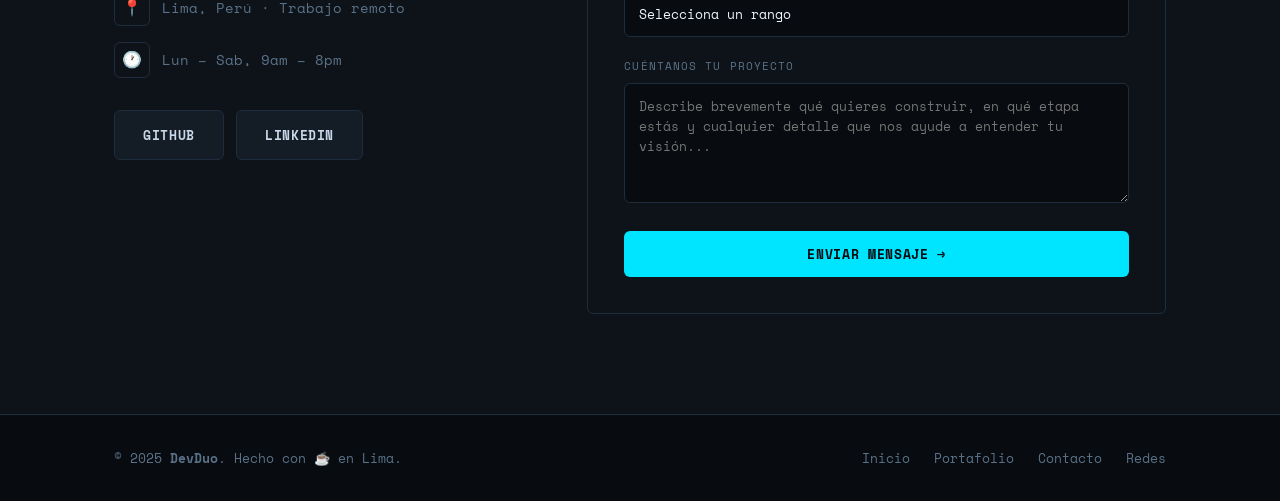
==== commit e2a27b10: "Cambio En Contenido Sobre Mí (Sección: Sobre Mi)" ====
--- a/index.html
+++ b/index.html
@@ -4,7 +4,7 @@
   <meta charset="UTF-8" />
   <meta name="viewport" content="width=device-width, initial-scale=1.0" />
   <title>Adriano Velasquez — Software Developer</title>
-  <meta name="description" content="Somos dos desarrolladores y programadores web apasionados por crear experiencias digitales únicas." />
+  <meta name="description" content="Ingeniero De Software especializado en aplicaciones web, APIs REST y soluciones digitales modernas." />
   <link rel="stylesheet" href="style.css" />
 </head>
 <body>
@@ -59,8 +59,9 @@
       </h1>
 
       <p class="hero-desc">
-        Somos dos desarrolladores web especializados en crear productos digitales
-        rápidos, modernos y con propósito. Desde el diseño hasta el despliegue.
+        Desarrollo aplicaciones web, APIs REST y soluciones de software modernas. <br>
+        Me enfoco en crear productos rápidos, escalables y funcionales que transformen
+        ideas en experiencias digitales de alto impacto.
       </p>
 
       <div class="hero-actions">
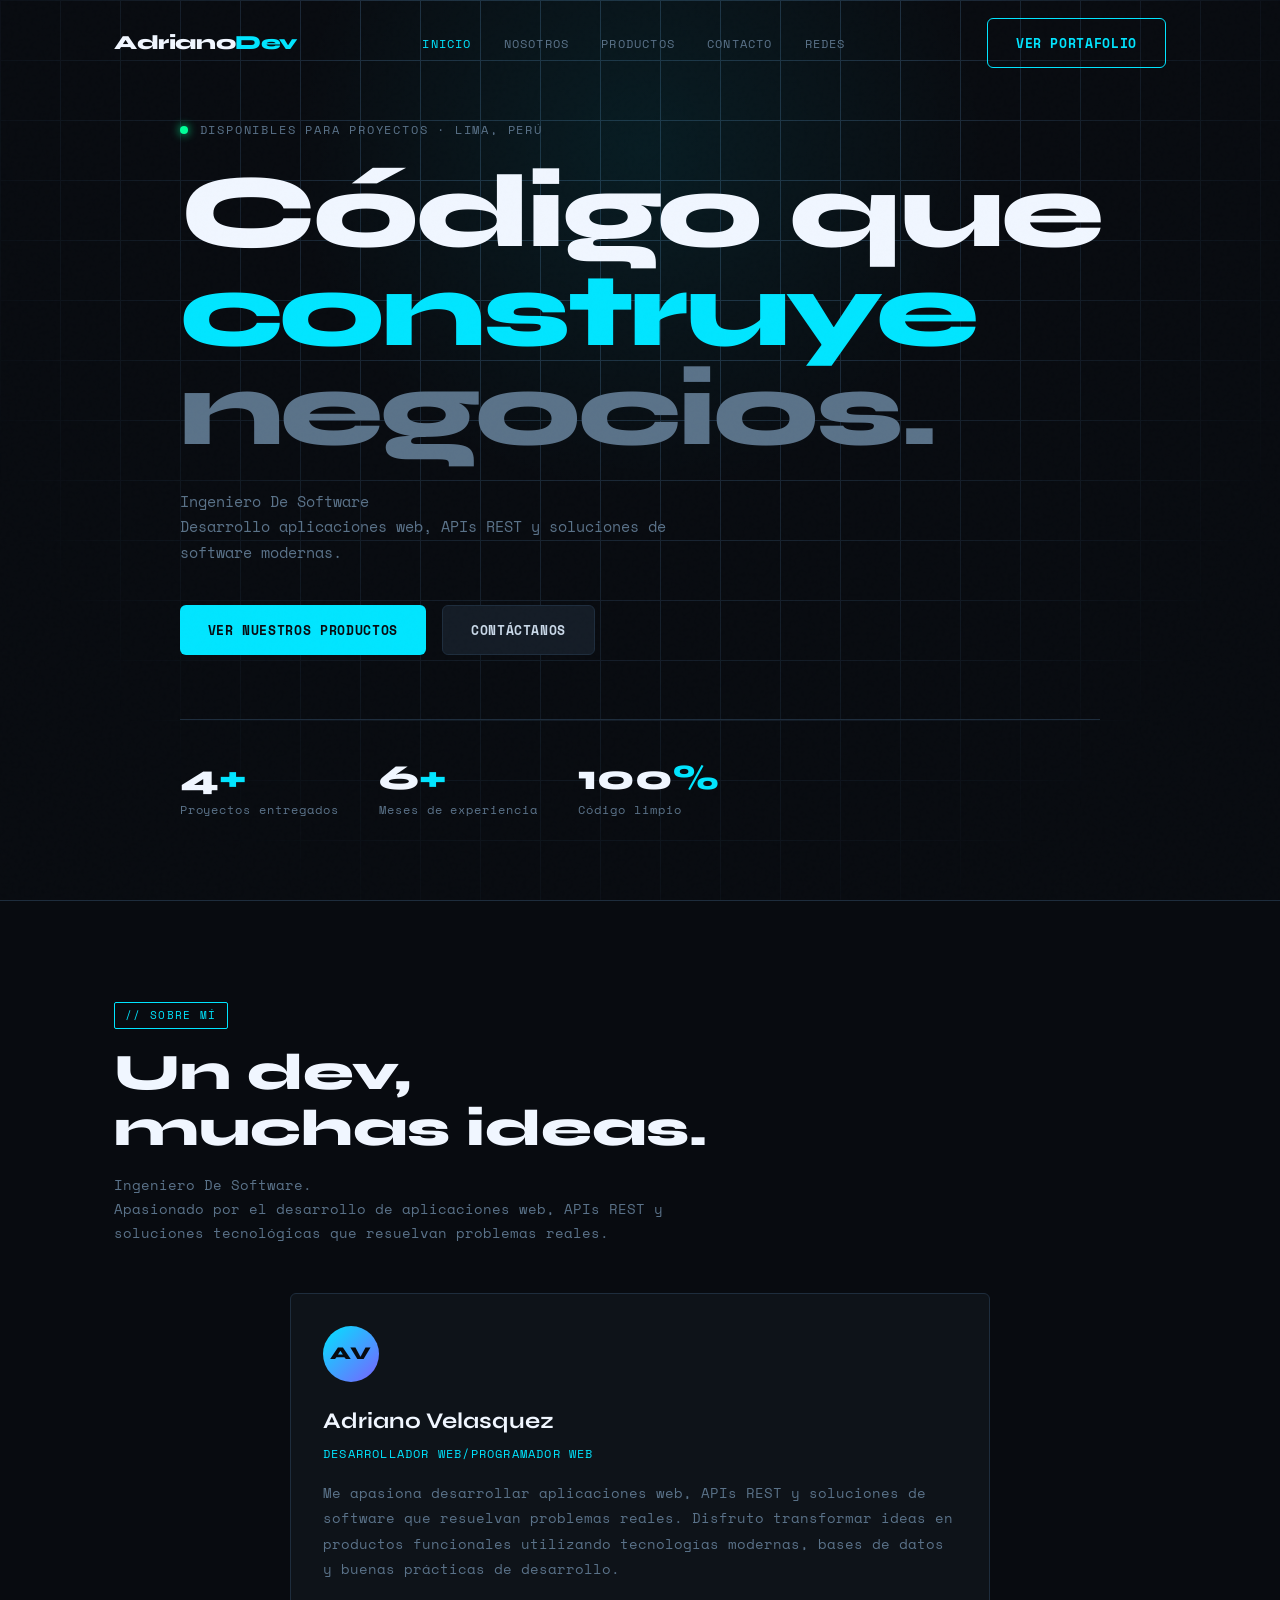
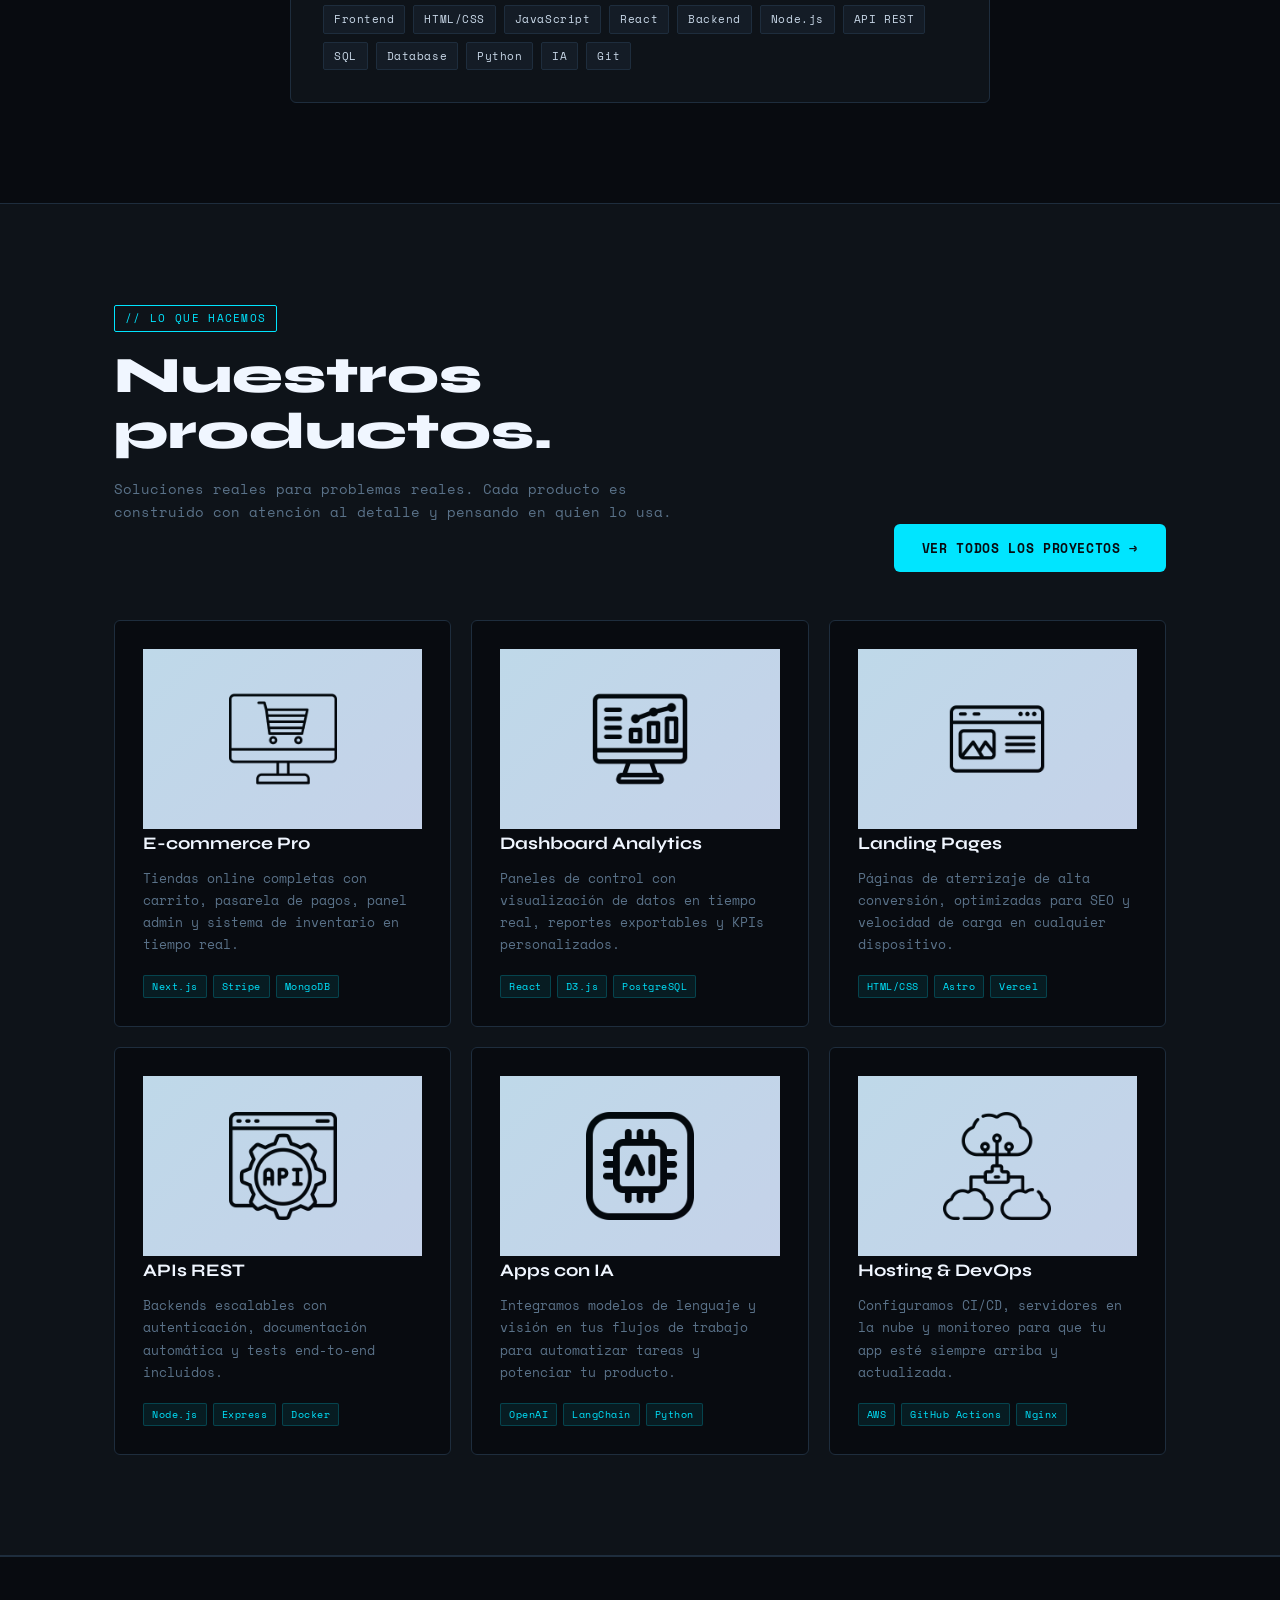
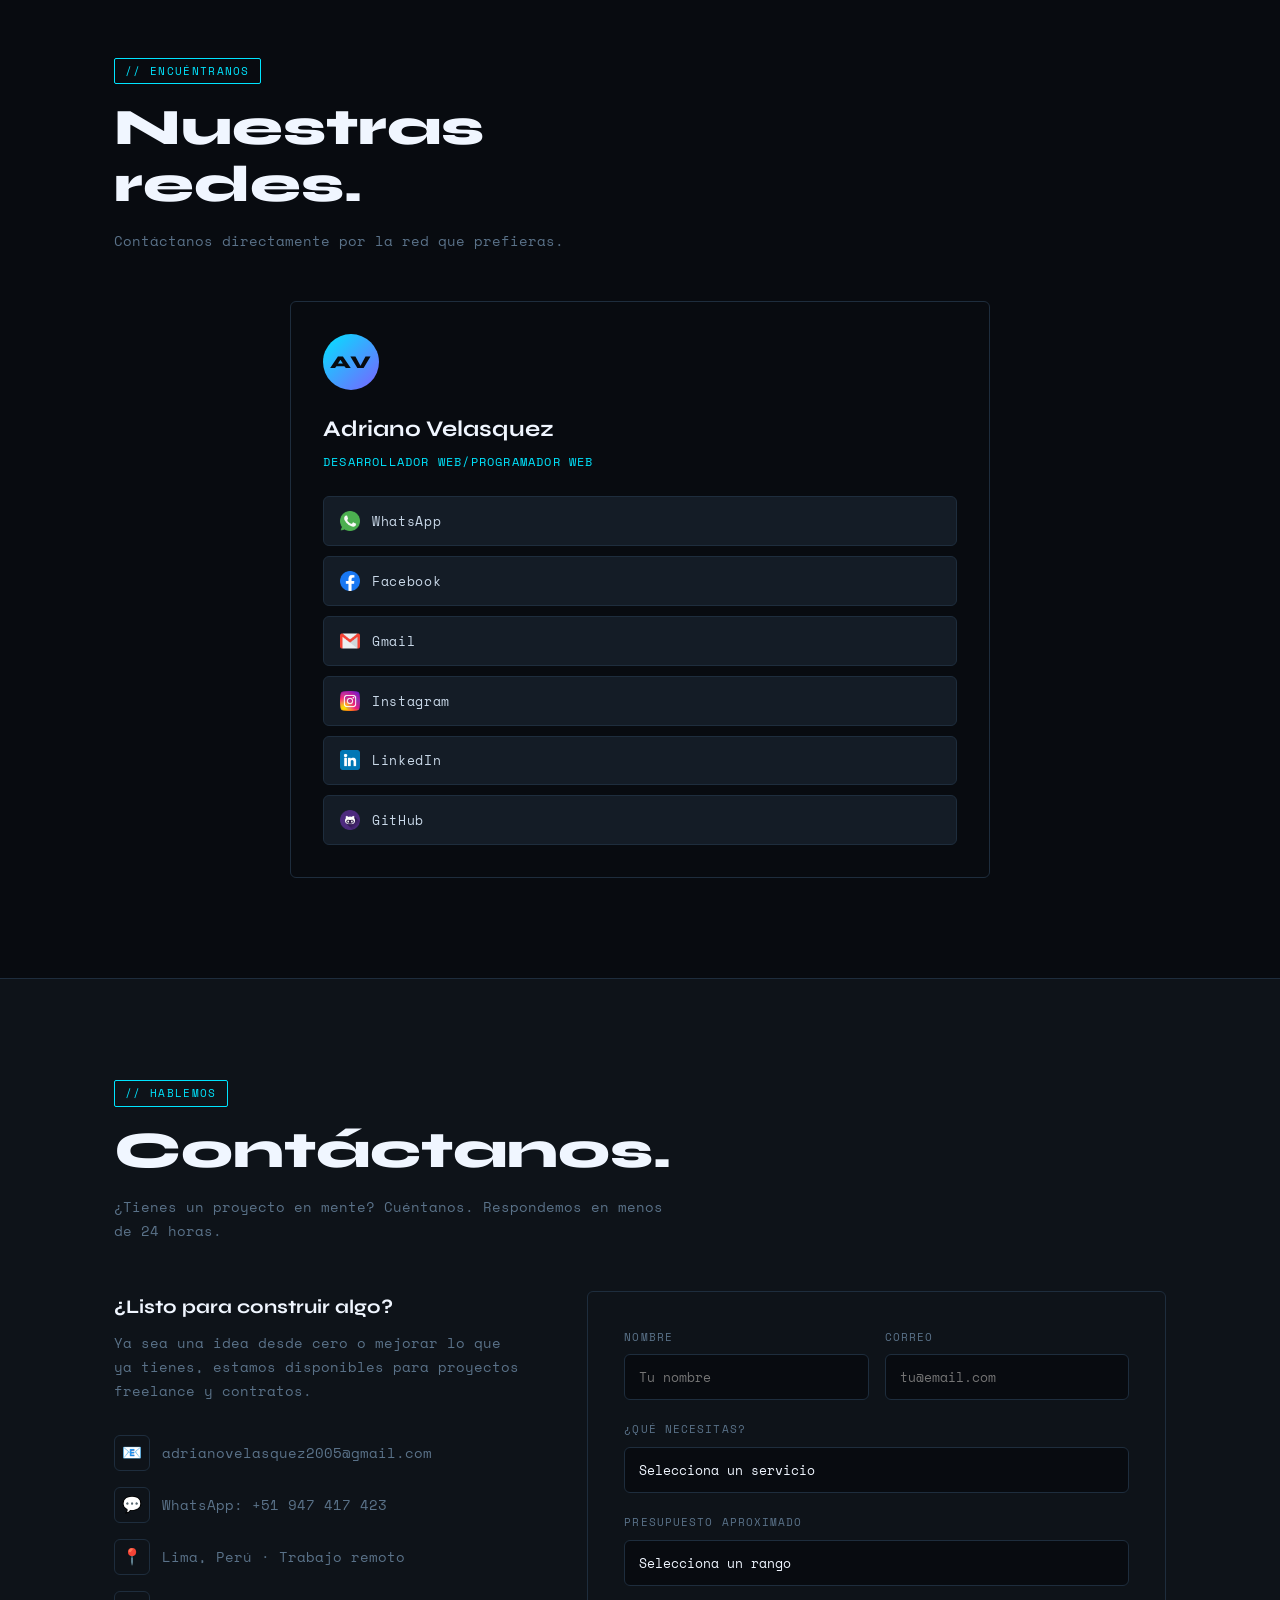
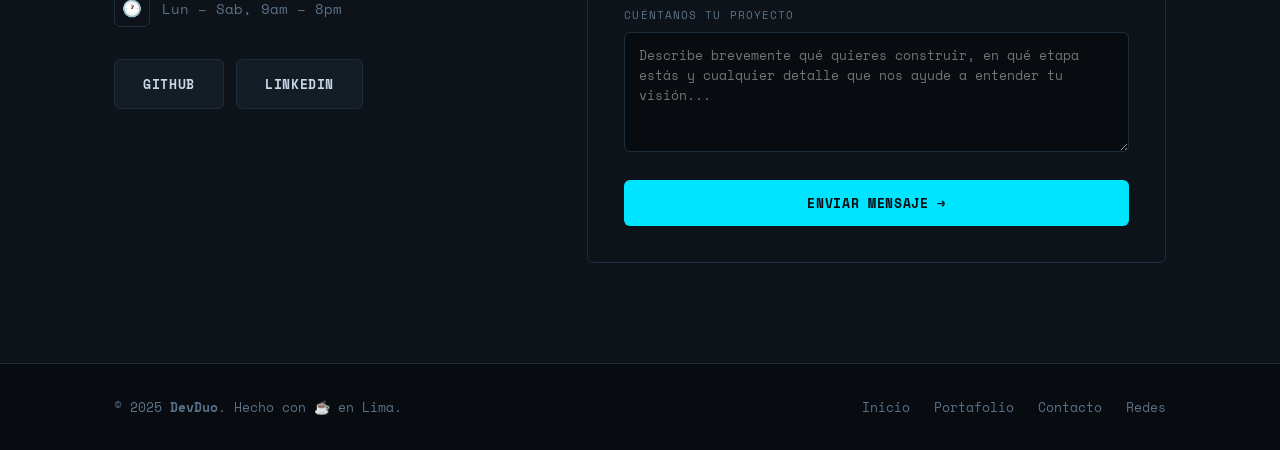
==== commit 9cc6b6ba: "Cambio En Contenido Sobre Mí (Sección: Sobre Mi)" ====
--- a/index.html
+++ b/index.html
@@ -59,9 +59,8 @@
       </h1>
 
       <p class="hero-desc">
-        Desarrollo aplicaciones web, APIs REST y soluciones de software modernas. <br>
-        Me enfoco en crear productos rápidos, escalables y funcionales que transformen
-        ideas en experiencias digitales de alto impacto.
+          Ingeniero De Software <br>
+          Desarrollo aplicaciones web, APIs REST y soluciones de software modernas. 
       </p>
 
       <div class="hero-actions">
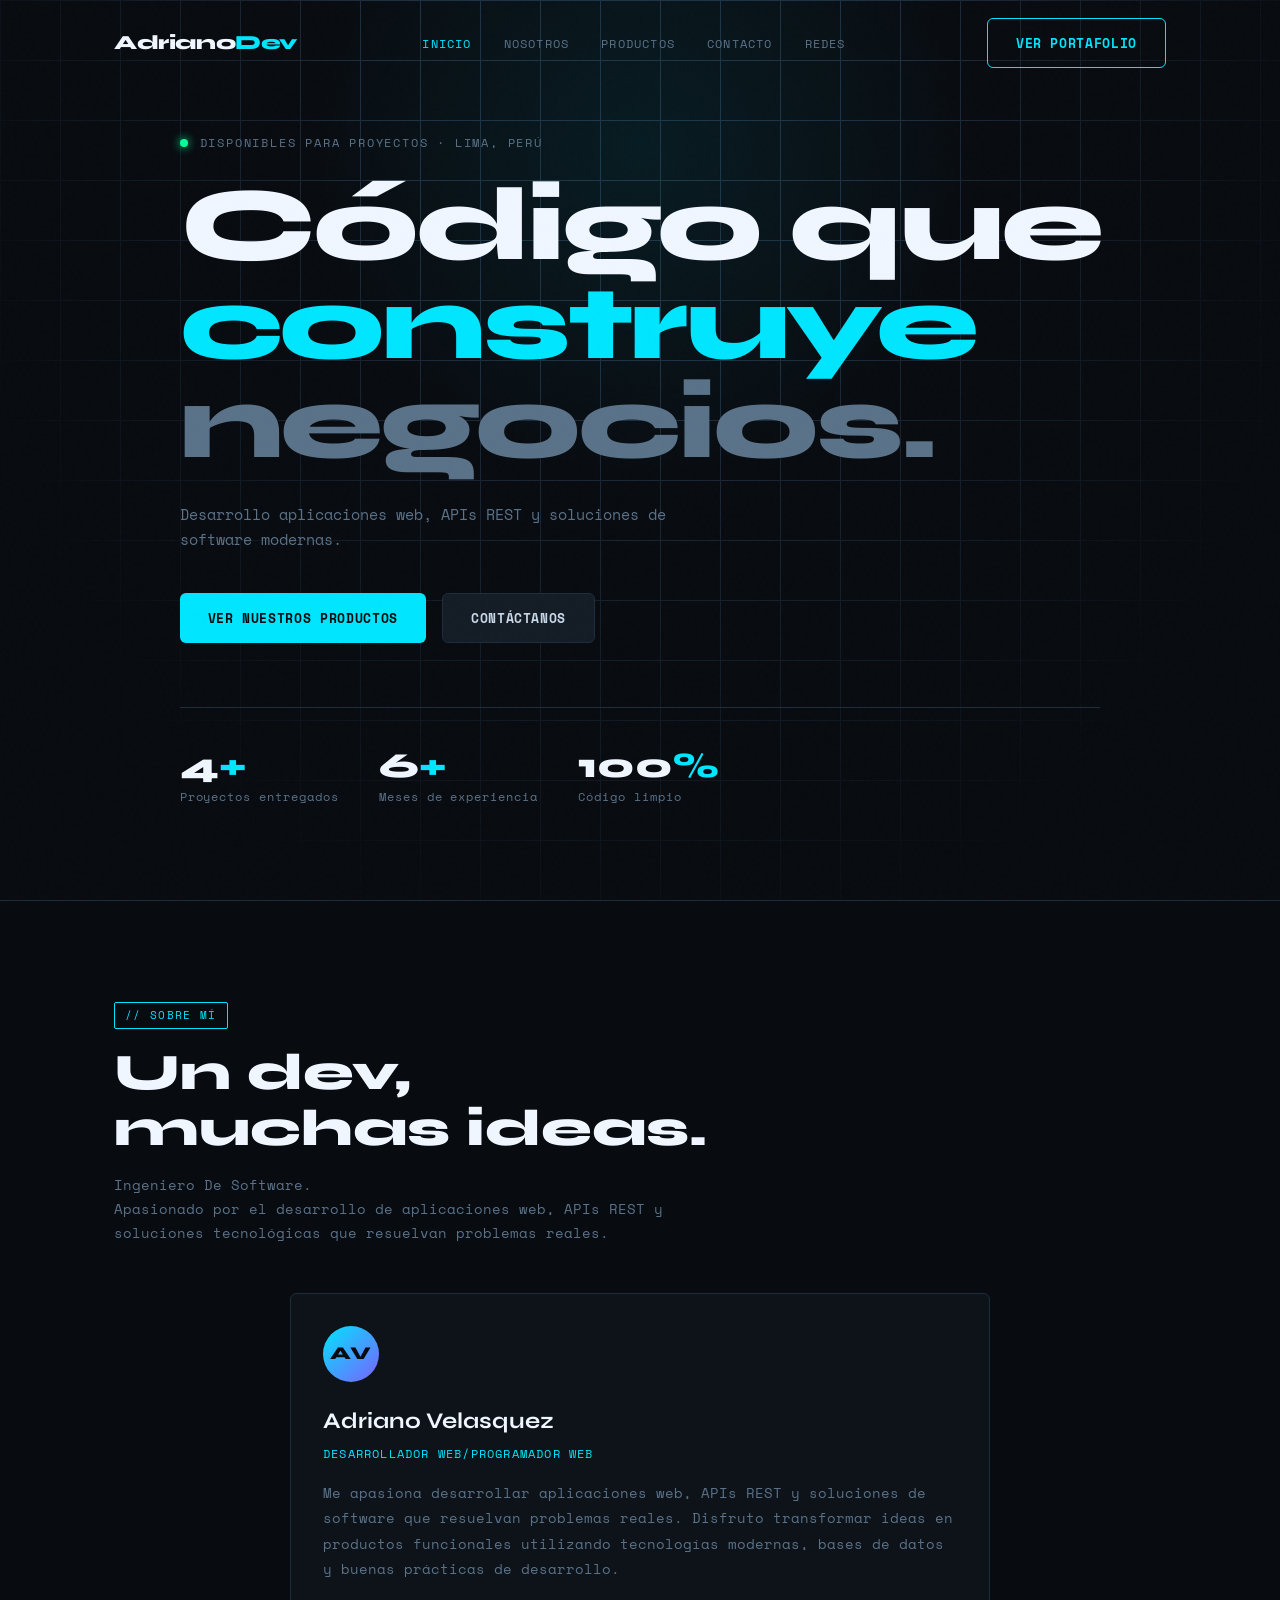
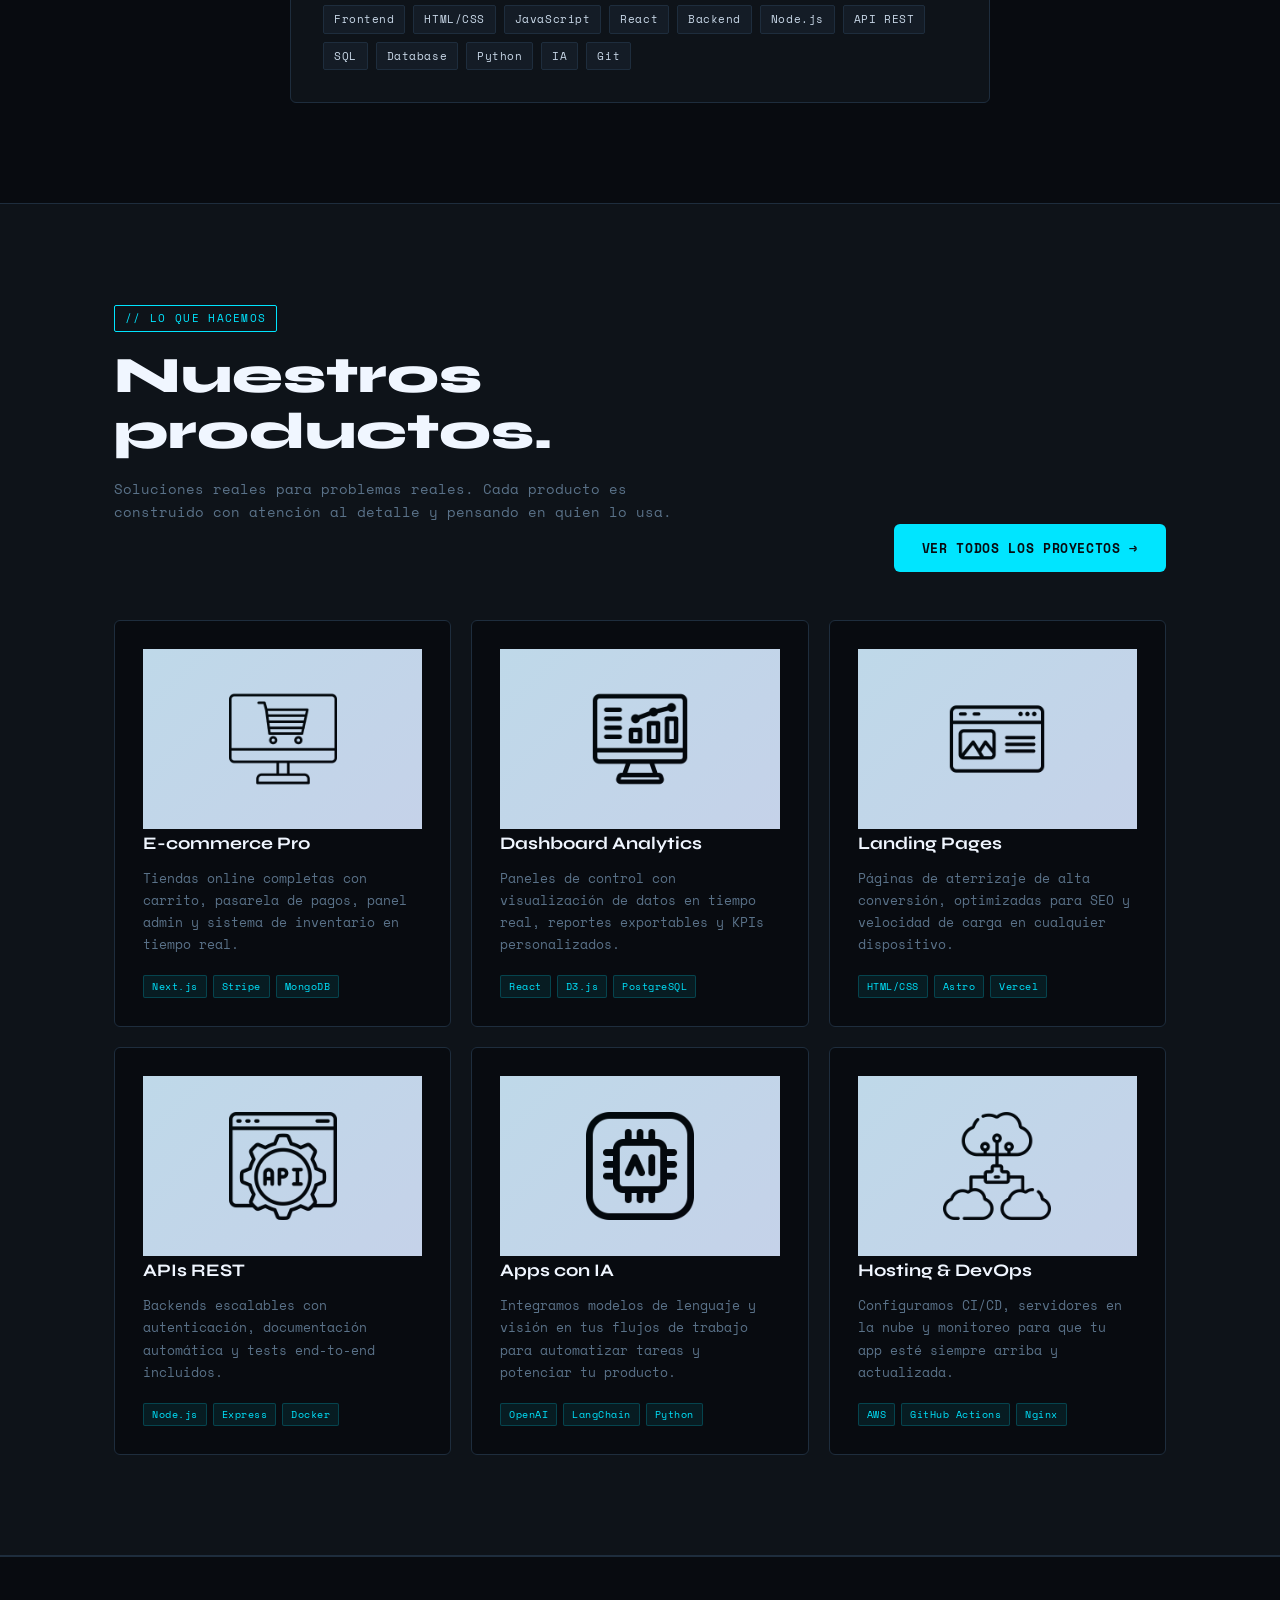
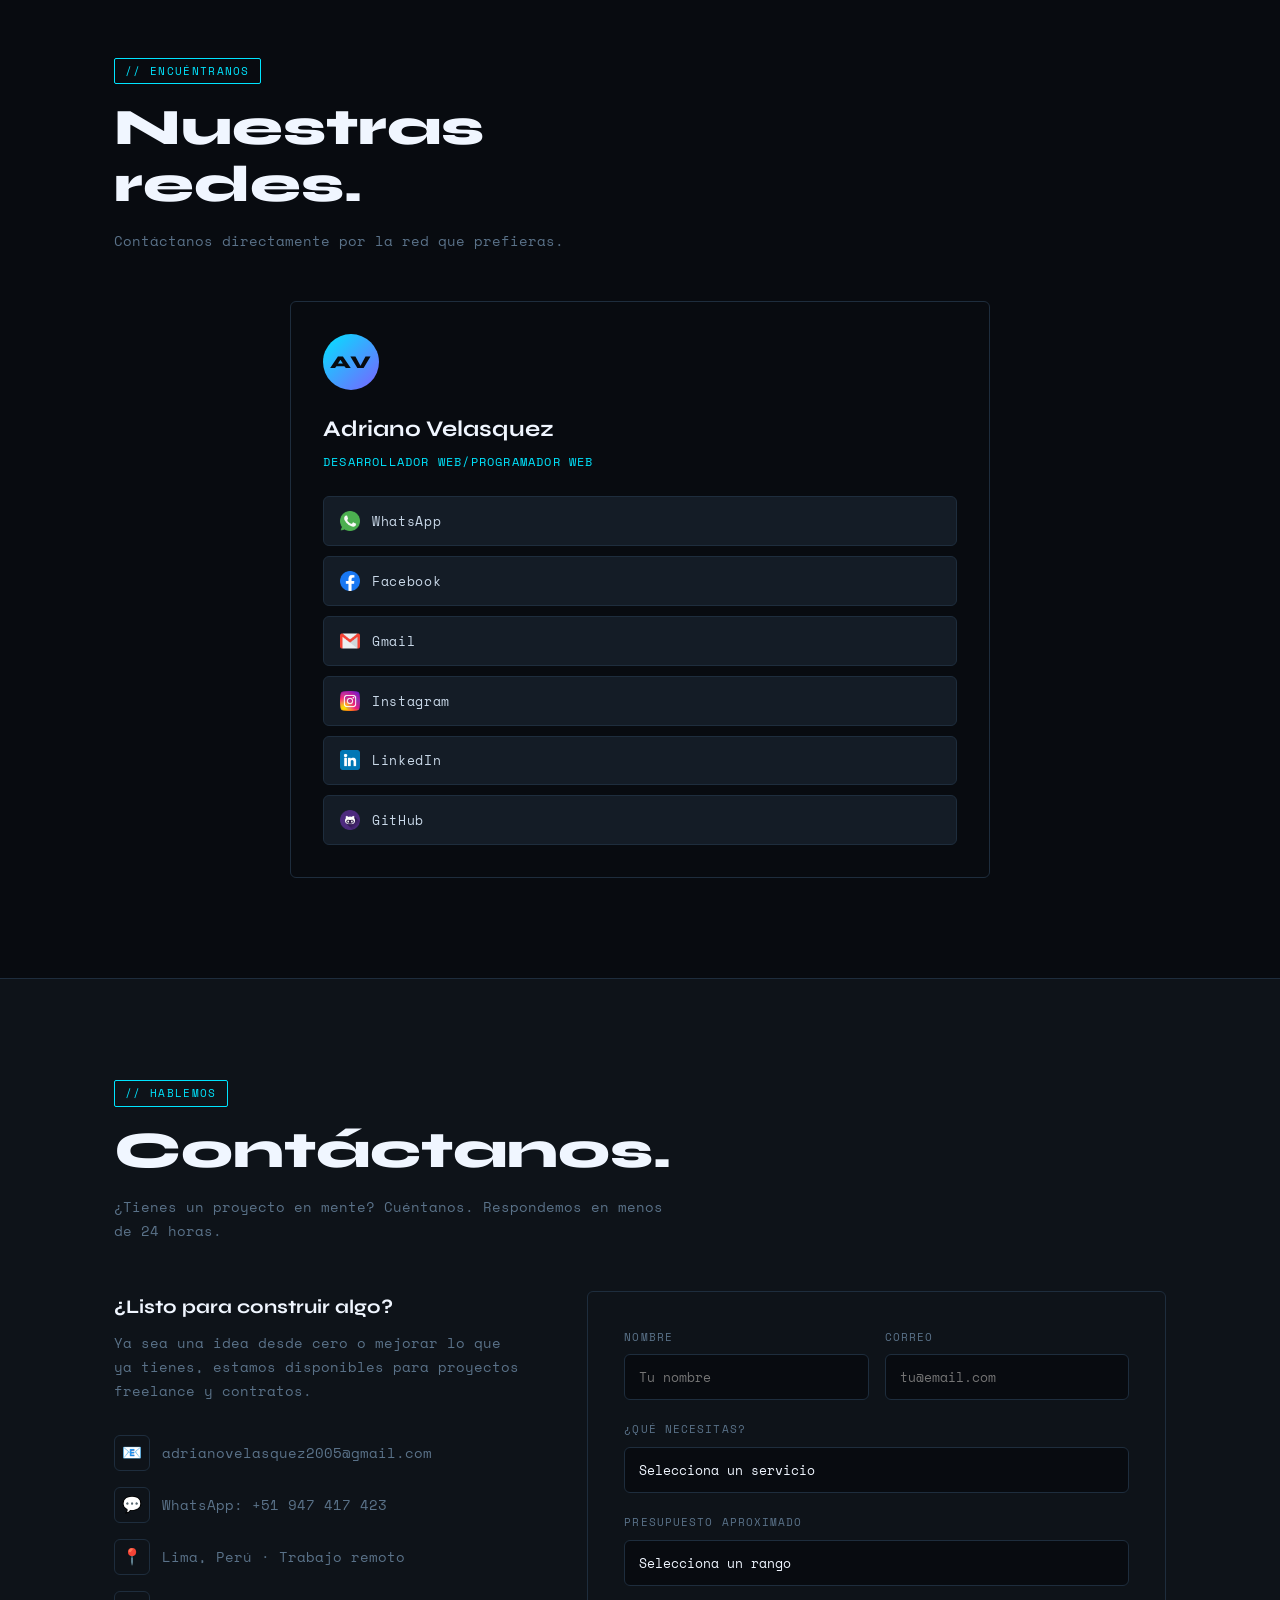
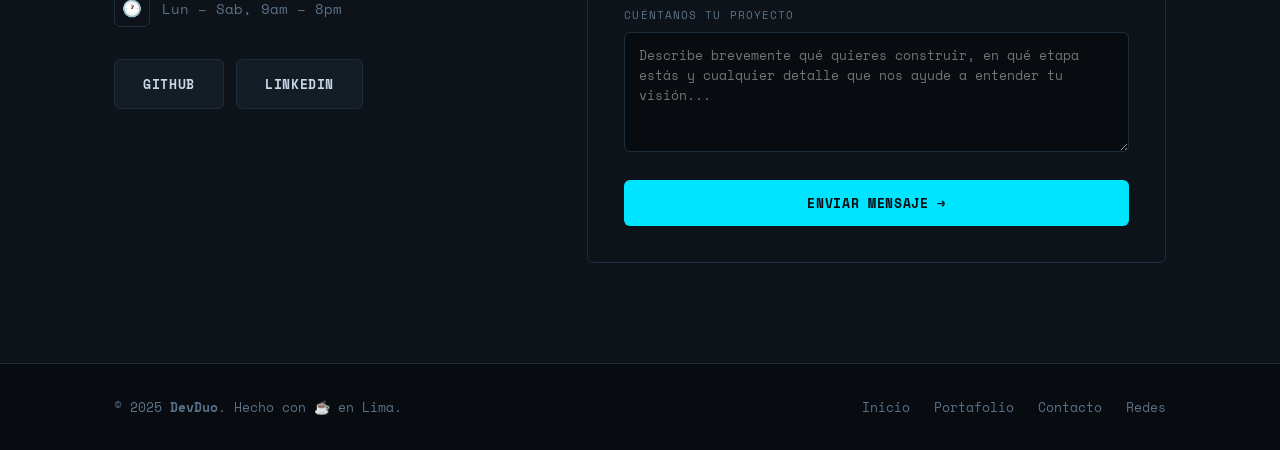
==== commit 4245dbdb: "Cambio En Contenido Sobre Mí (Sección: Sobre Mi)" ====
--- a/index.html
+++ b/index.html
@@ -59,7 +59,6 @@
       </h1>
 
       <p class="hero-desc">
-          Ingeniero De Software <br>
           Desarrollo aplicaciones web, APIs REST y soluciones de software modernas. 
       </p>
 
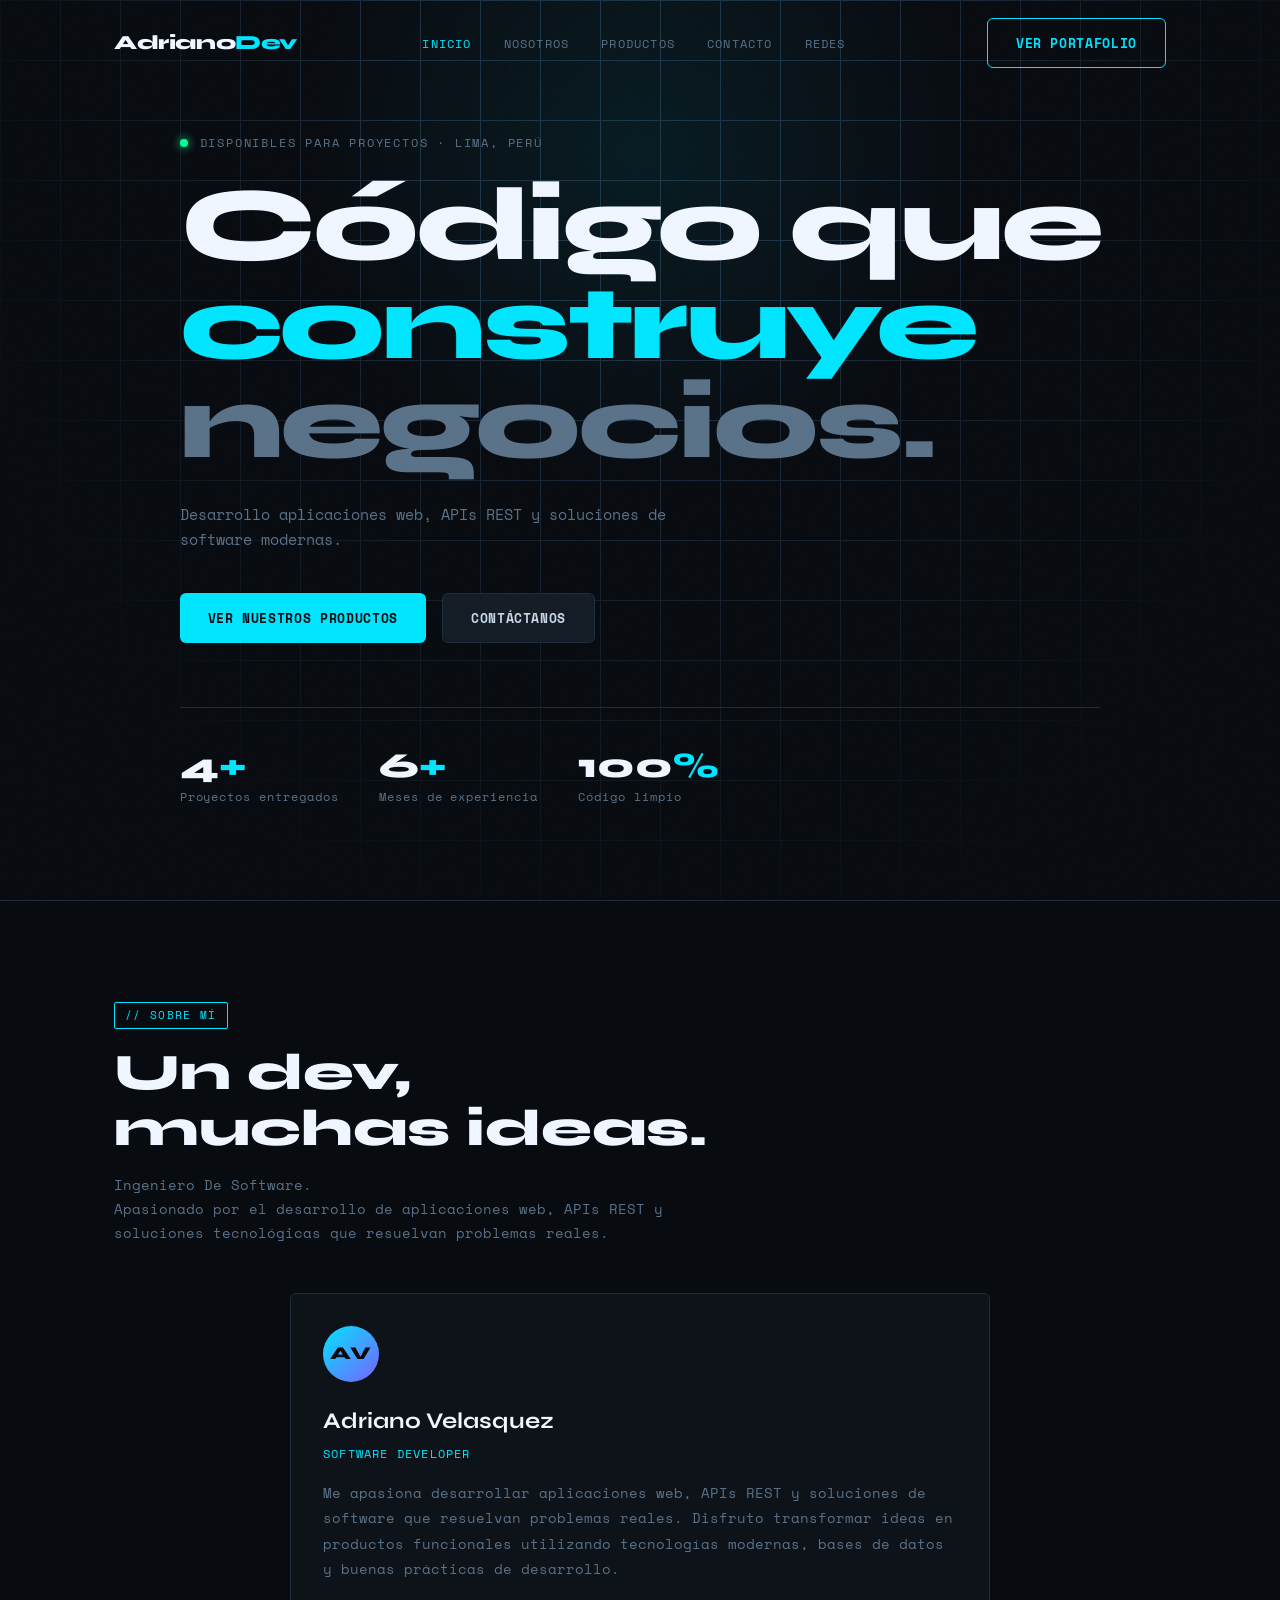
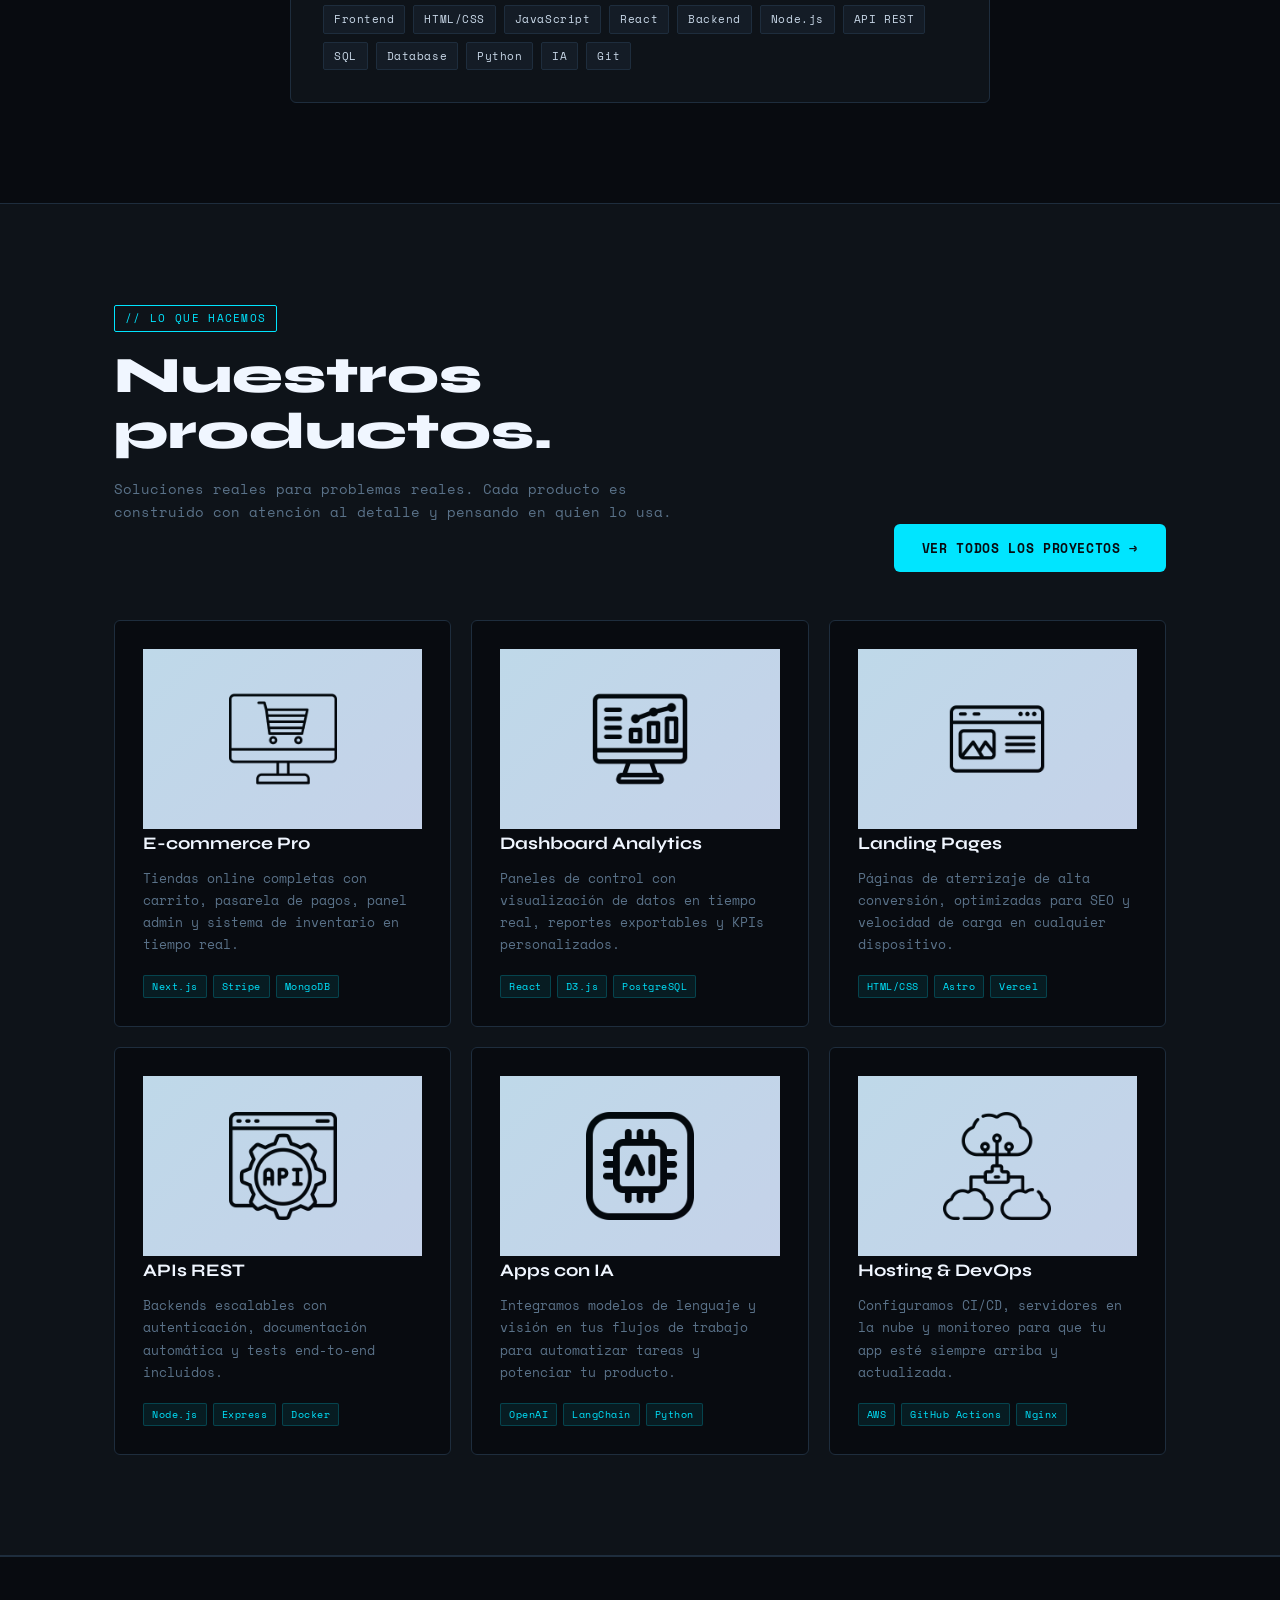
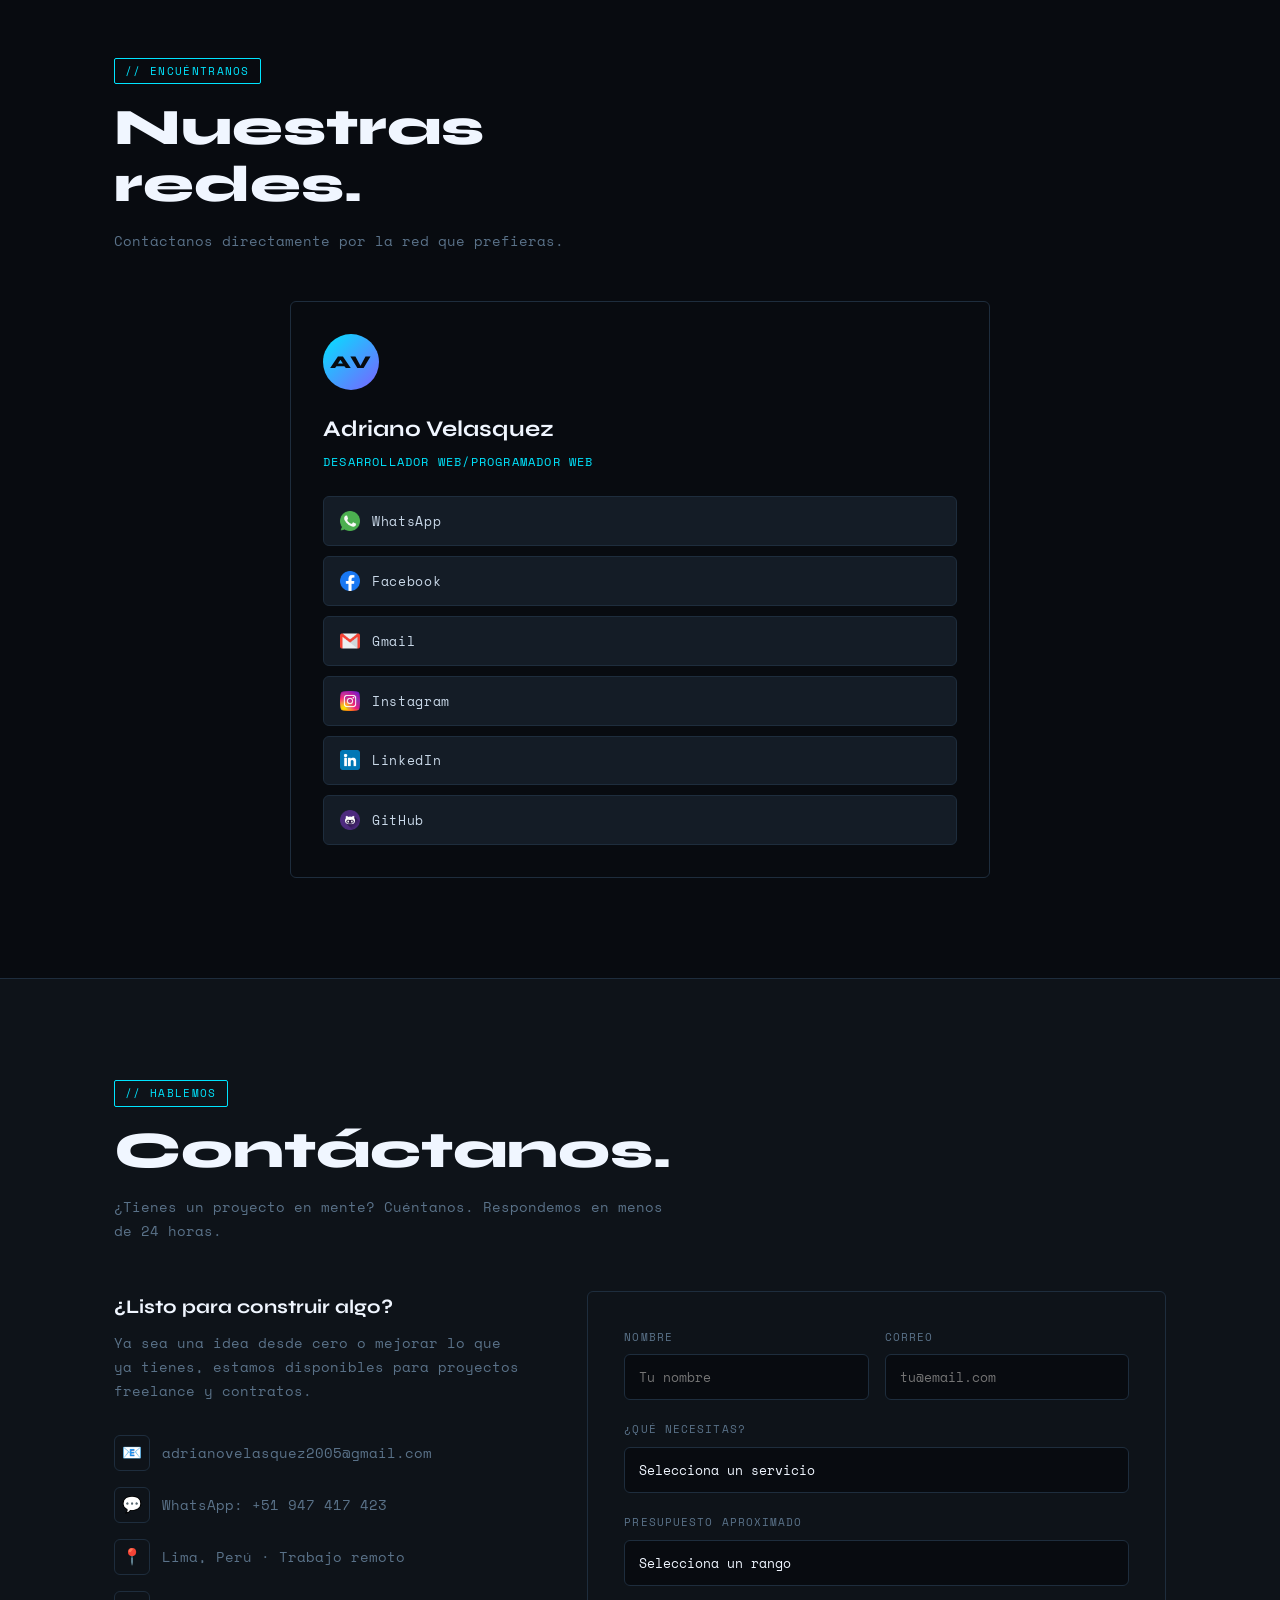
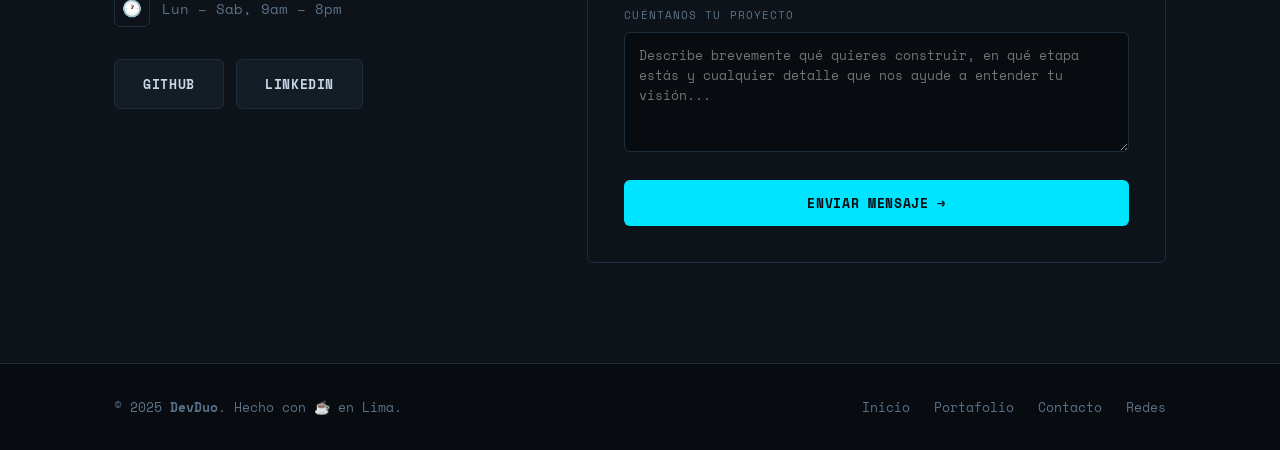
==== commit 1933715f: "Cambio En Contenido Sobre Mí (Sección: Sobre Mi)" ====
--- a/index.html
+++ b/index.html
@@ -108,7 +108,7 @@
       <div class="about-card">
         <div class="card-avatar">AV</div>
         <div class="card-name">Adriano Velasquez</div>
-        <div class="card-role">Desarrollador Web/Programador Web</div>
+        <div class="card-role">Software Developer</div>
         <p class="card-bio">
           Me apasiona desarrollar aplicaciones web, APIs REST y soluciones de software
           que resuelvan problemas reales. Disfruto transformar ideas en productos
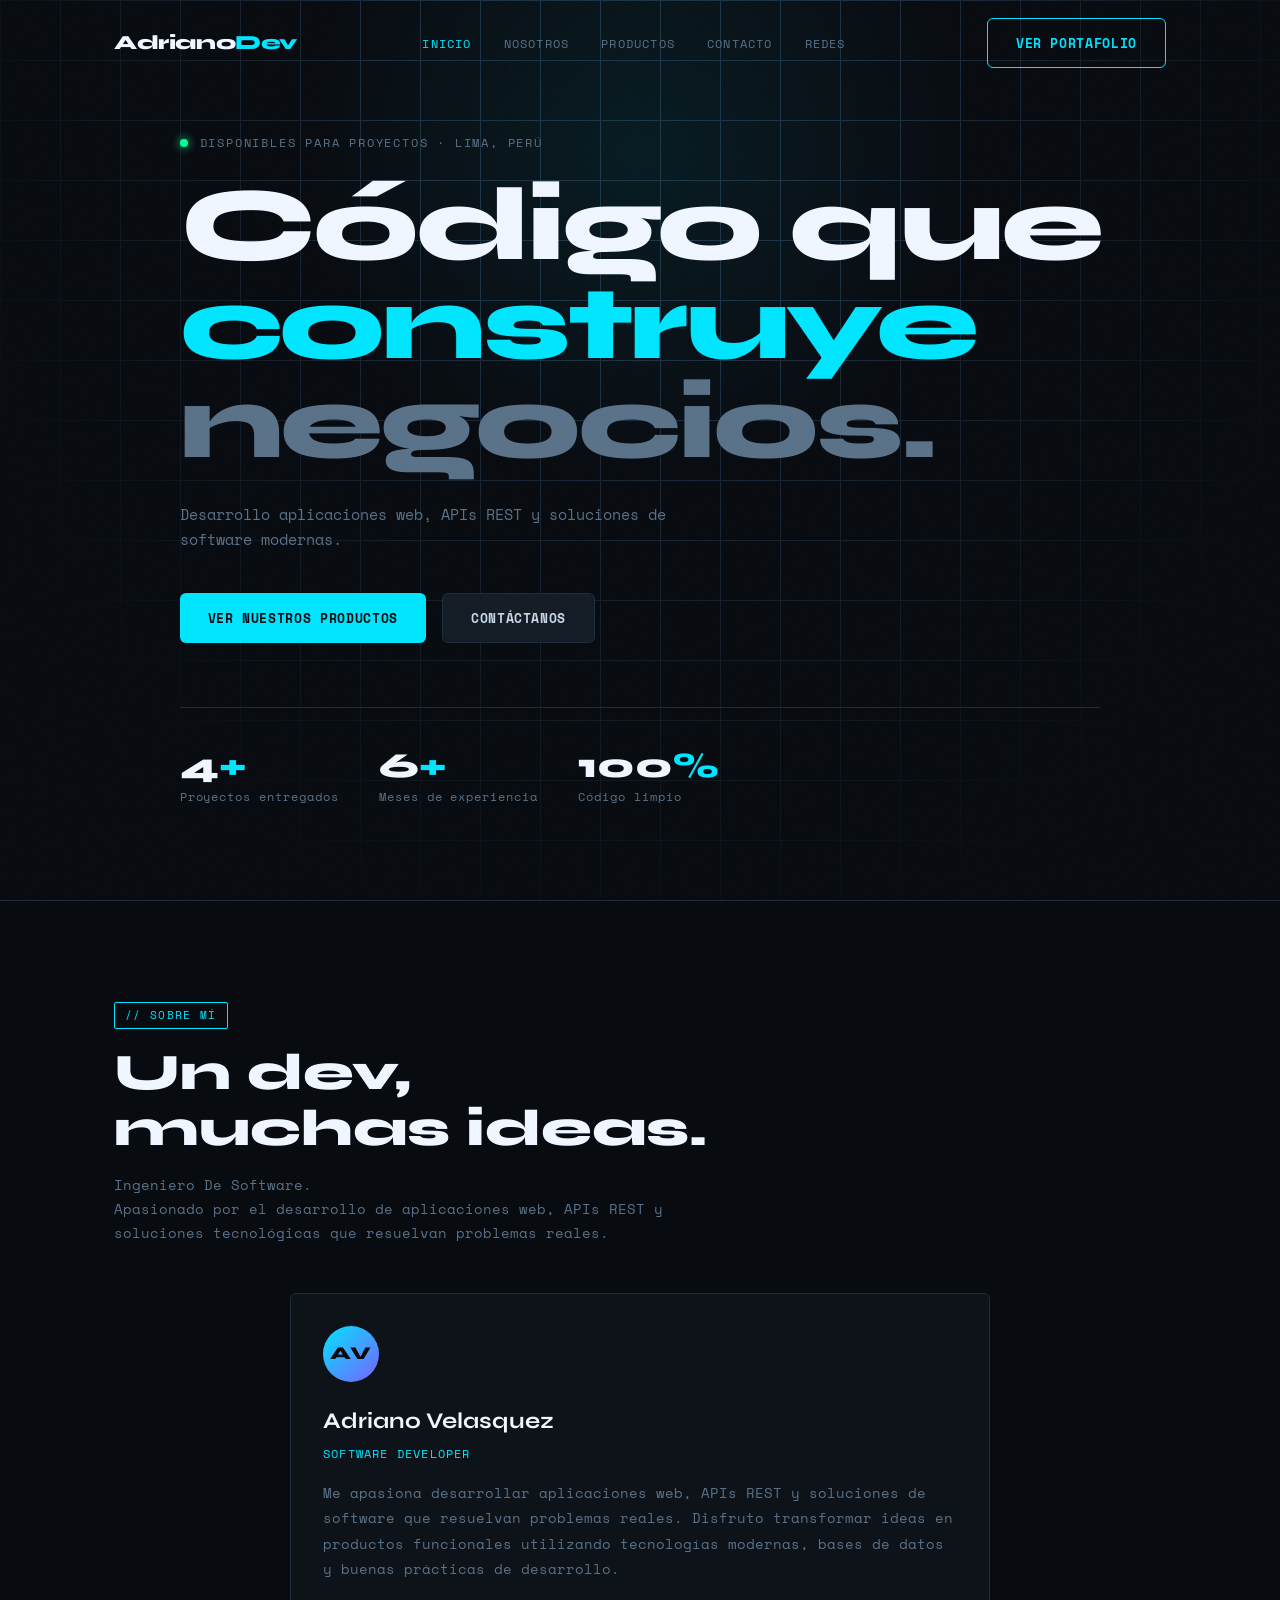
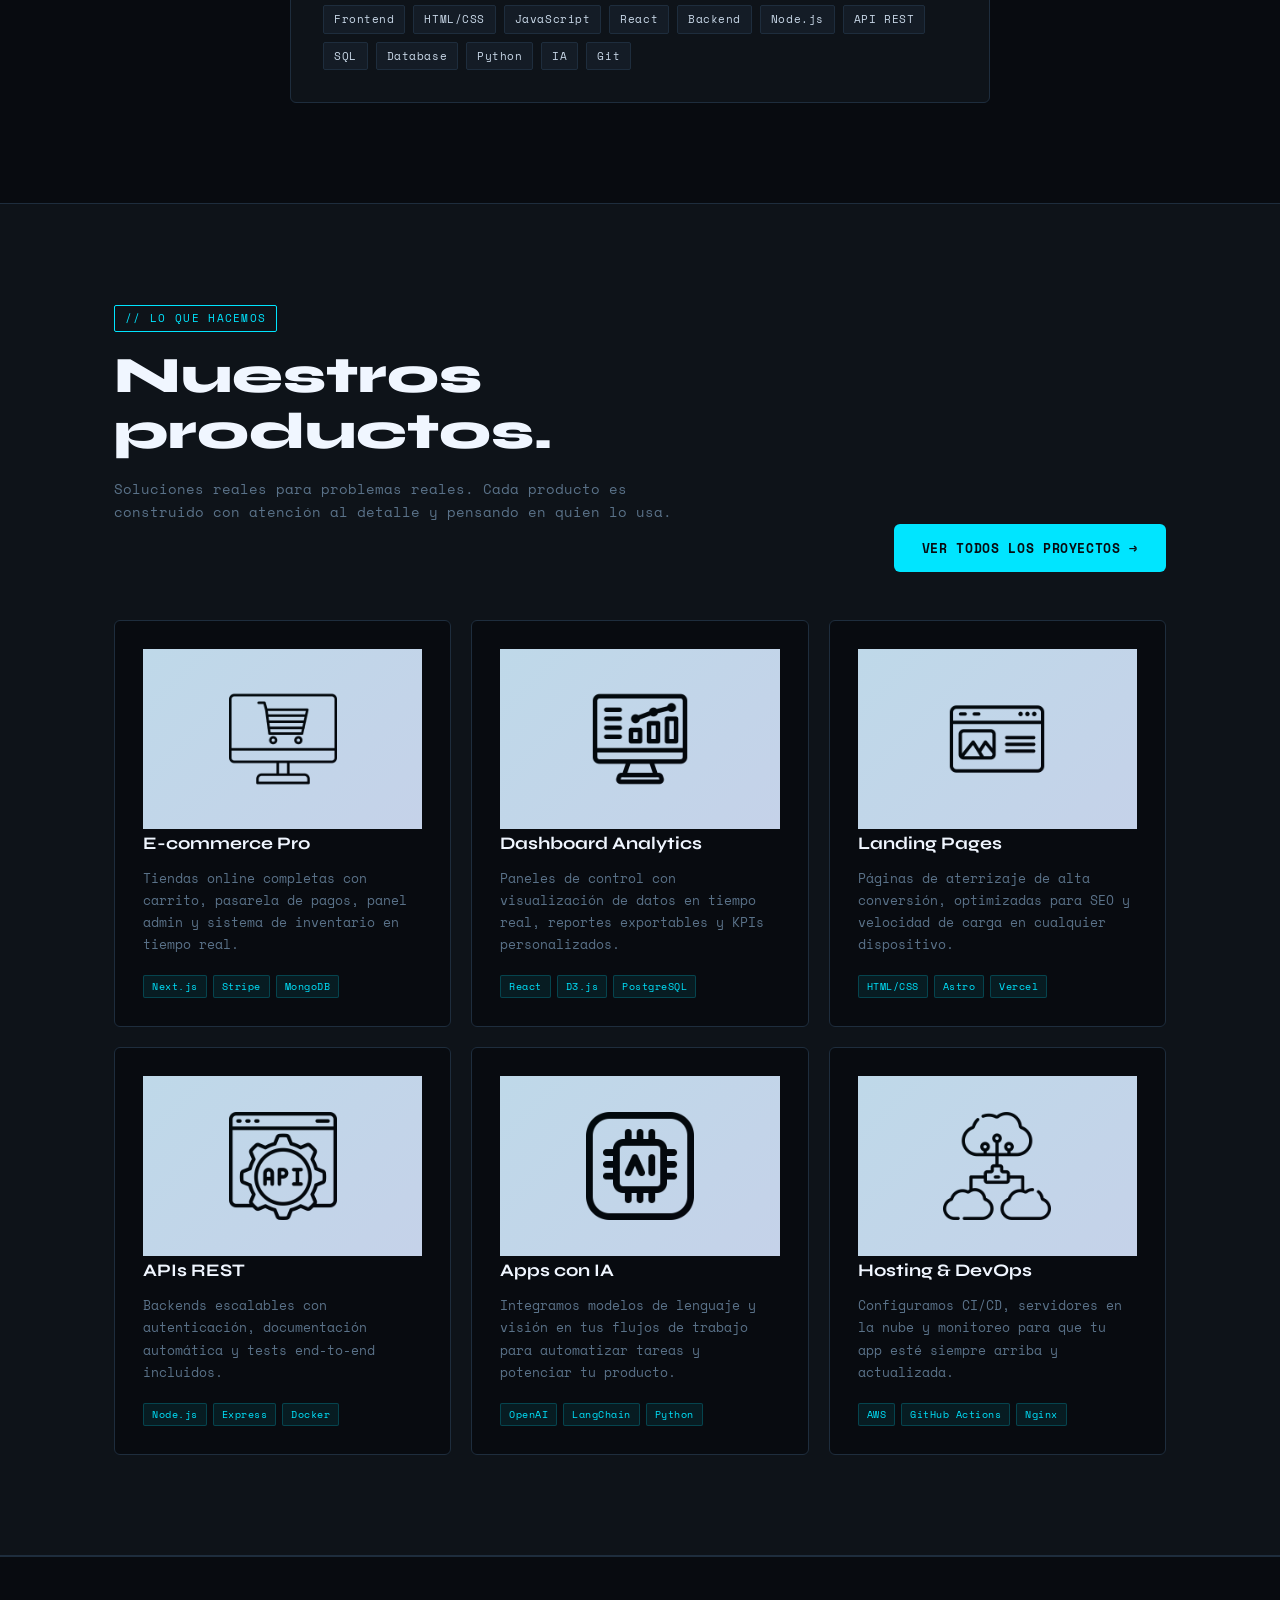
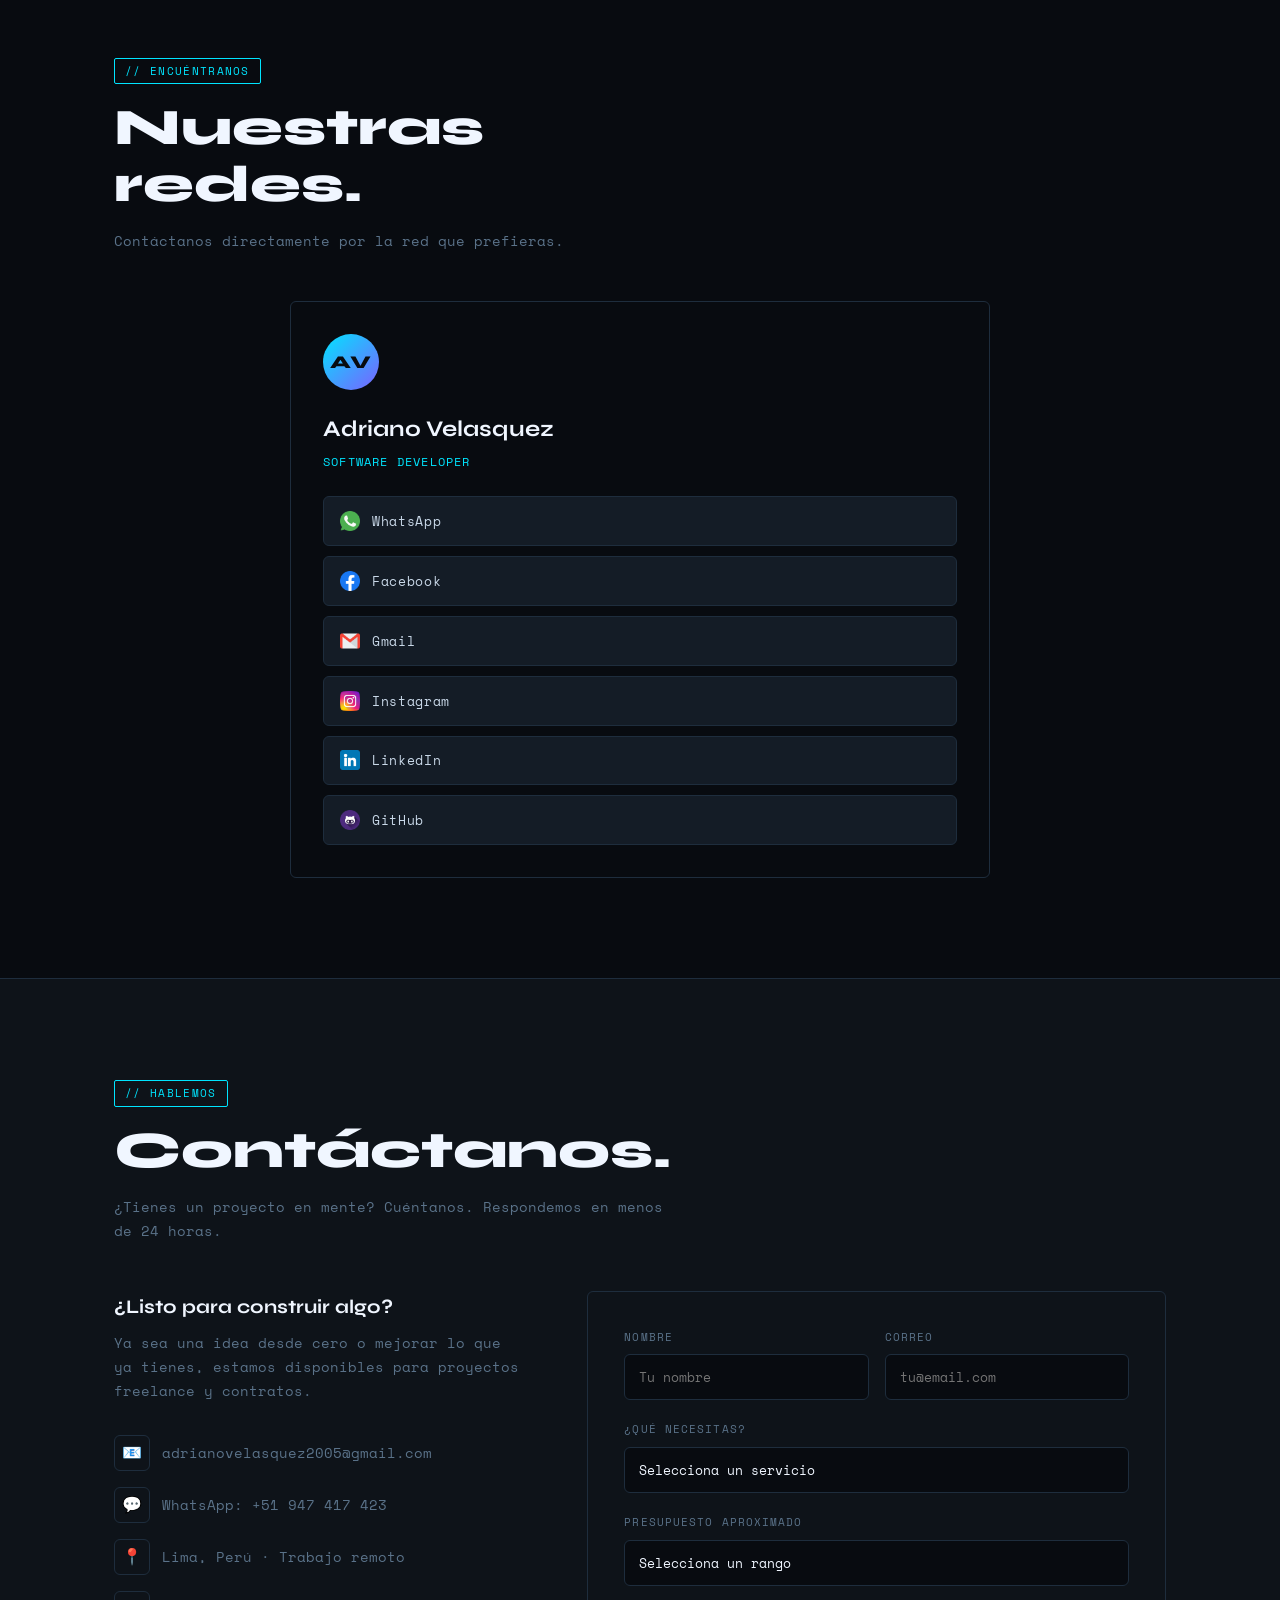
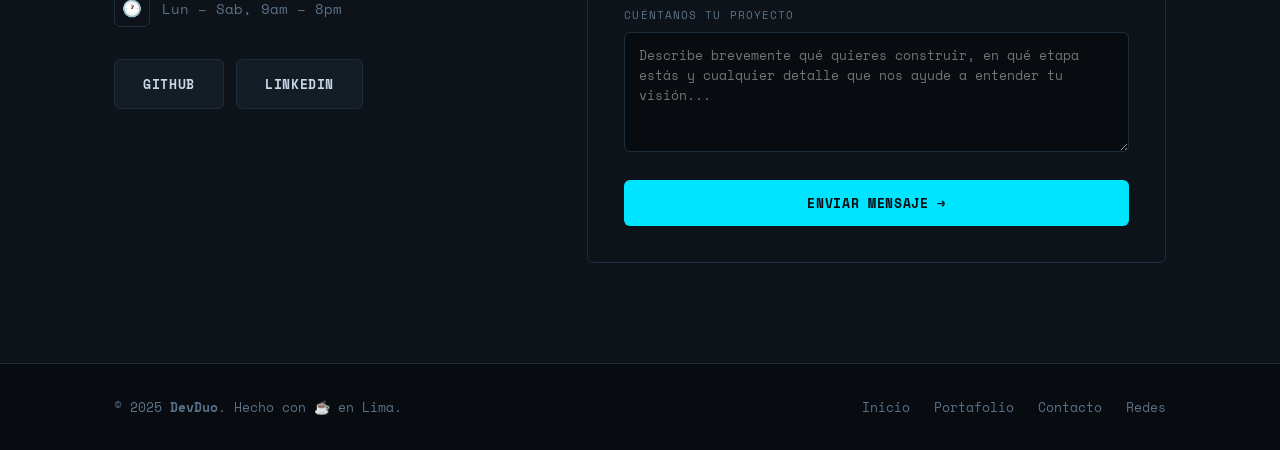
==== commit 5a880154: "Cambio En Contenido Sobre Mí (Sección: Sobre Mi)" ====
--- a/index.html
+++ b/index.html
@@ -281,7 +281,7 @@
       <div class="redes-card">
         <div class="card-avatar">AV</div>
         <div class="card-name">Adriano Velasquez</div>
-        <div class="card-role">Desarrollador Web/Programador Web</div>
+        <div class="card-role">Software Developer</div>
 
         <div class="redes-links">
           <a href="https://wa.me/+51947417423" target="_blank" class="red-item whatsapp">
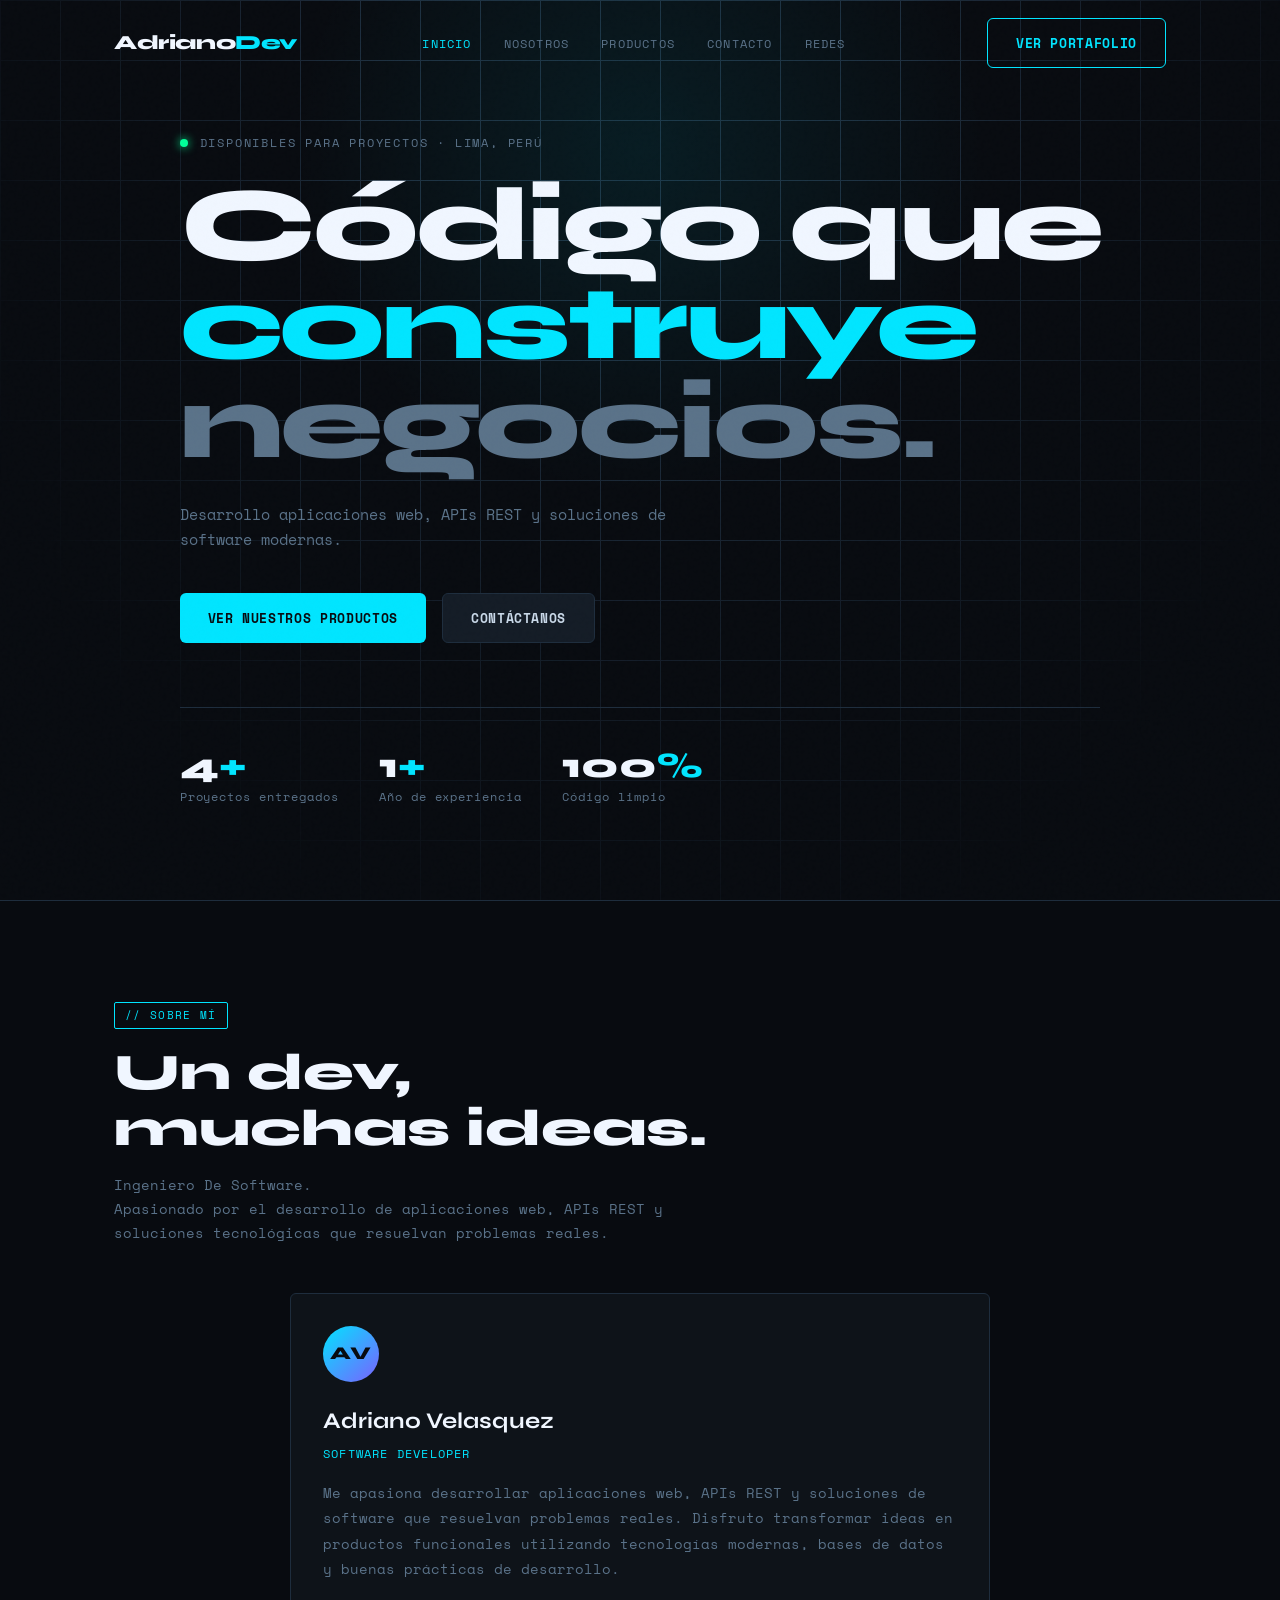
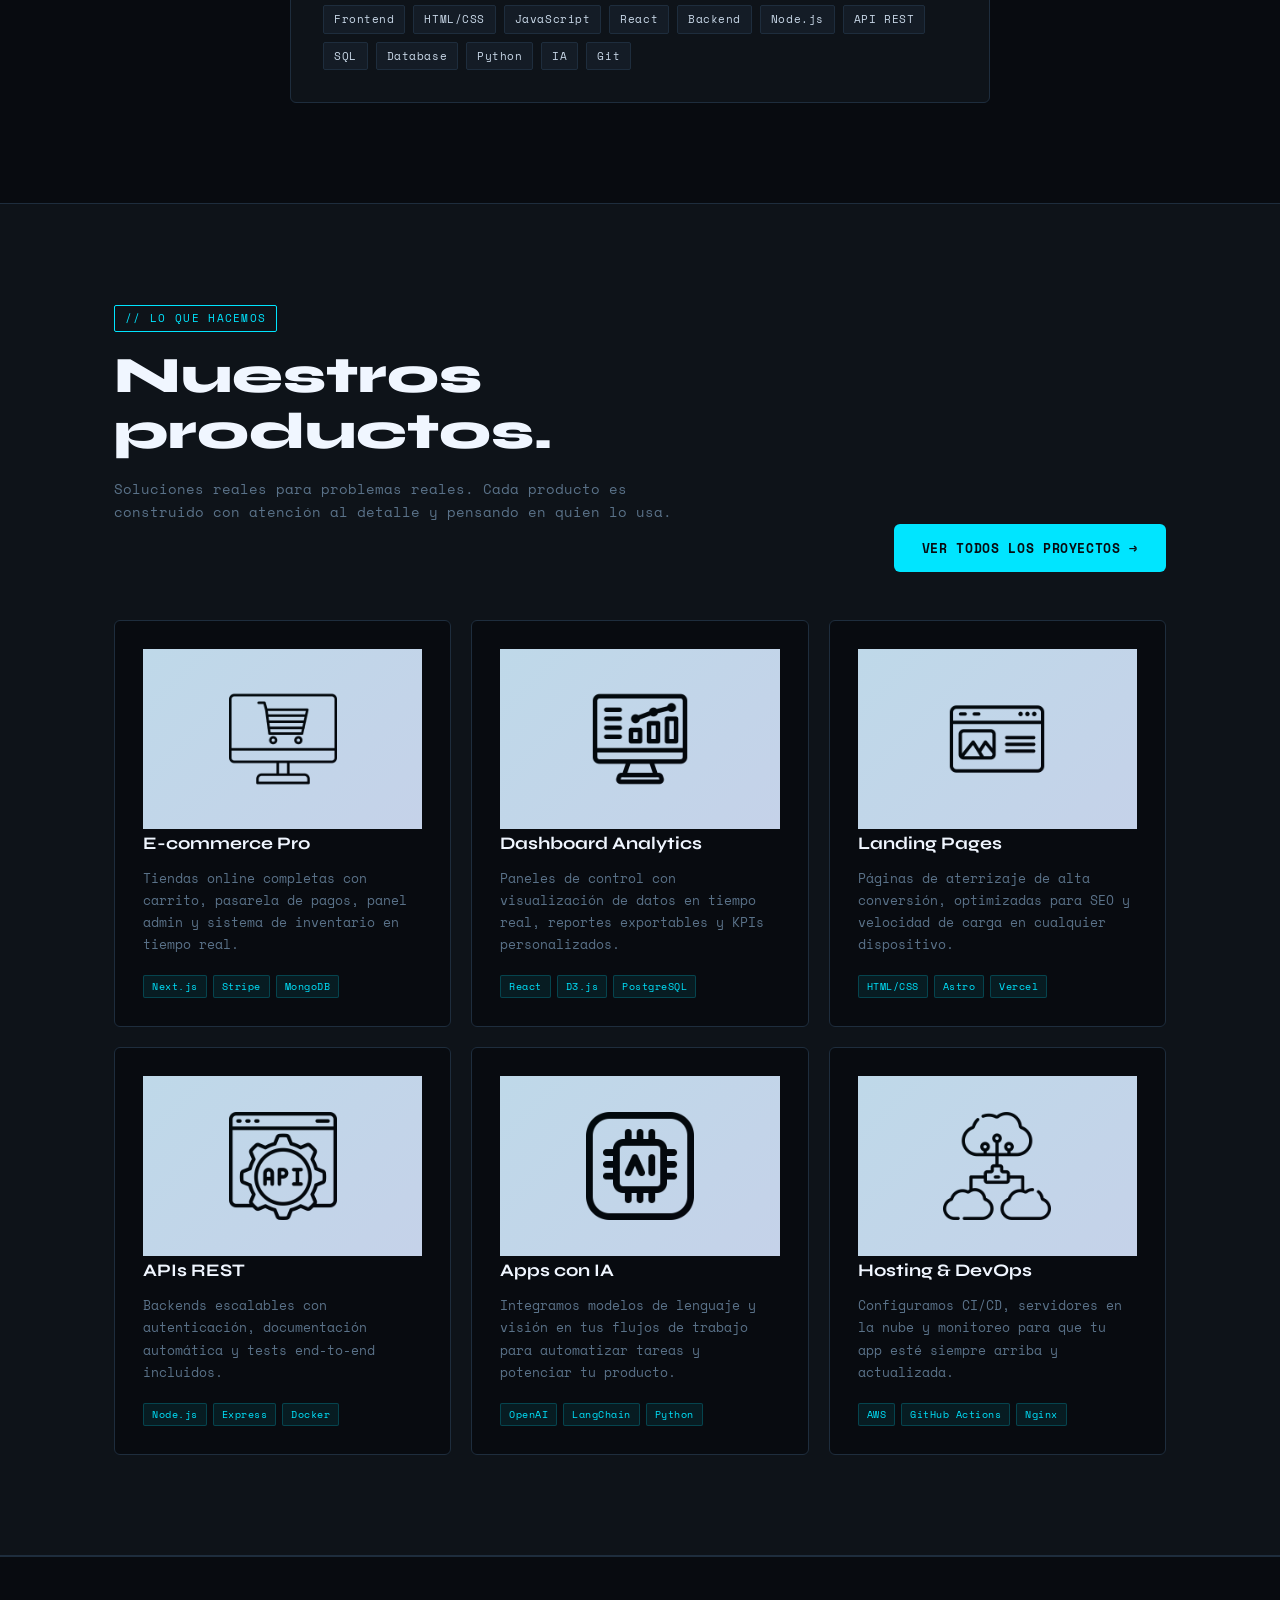
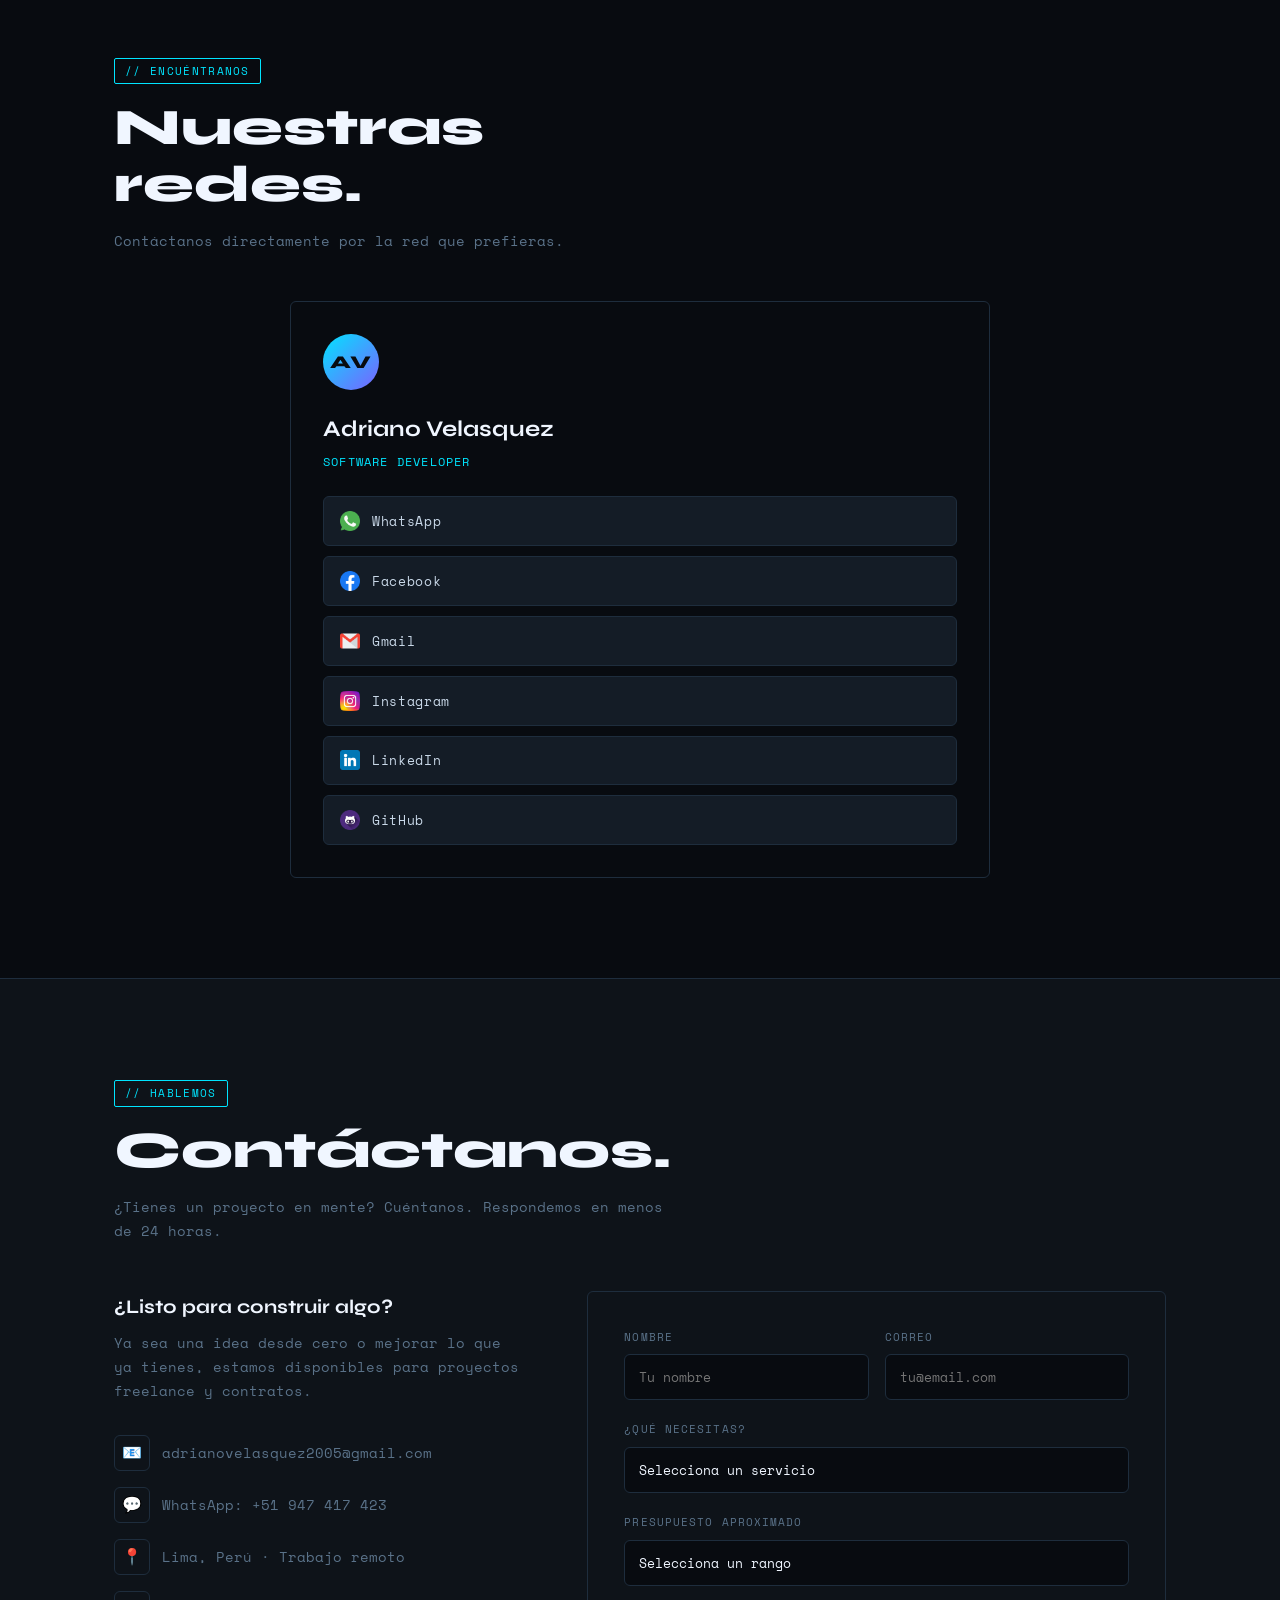
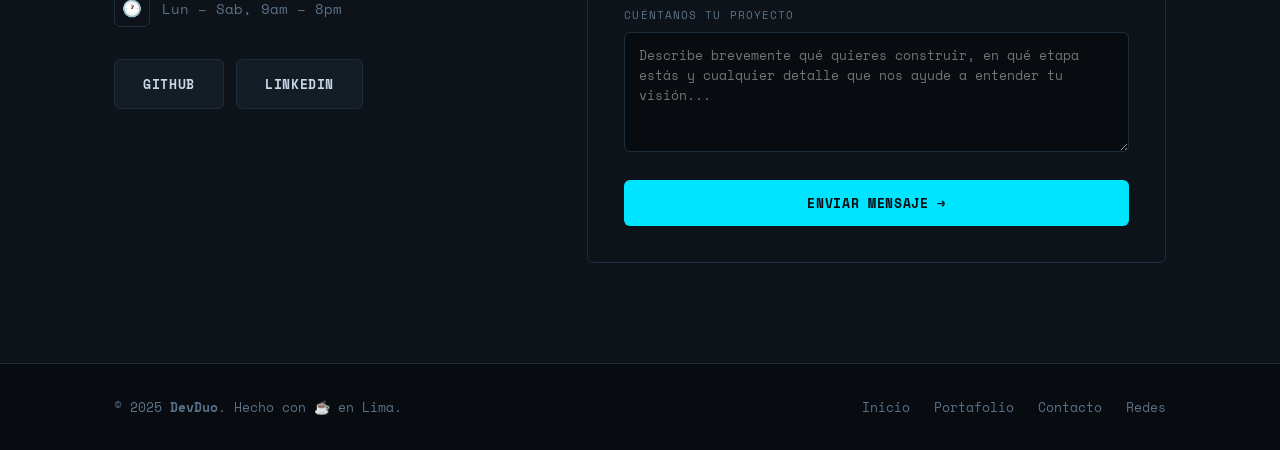
==== commit b8b32dbe: "Cambio En Contenido Inicio (Sección: Sobre Mi)" ====
--- a/index.html
+++ b/index.html
@@ -73,8 +73,8 @@
           <div class="stat-label">Proyectos entregados</div>
         </div>
         <div class="stat">
-          <div class="stat-num">6<span>+</span></div>
-          <div class="stat-label">Meses de experiencia</div>
+          <div class="stat-num">1<span>+</span></div>
+          <div class="stat-label">Año de experiencia</div>
         </div>
         <div class="stat">
           <div class="stat-num">100<span>%</span></div>
